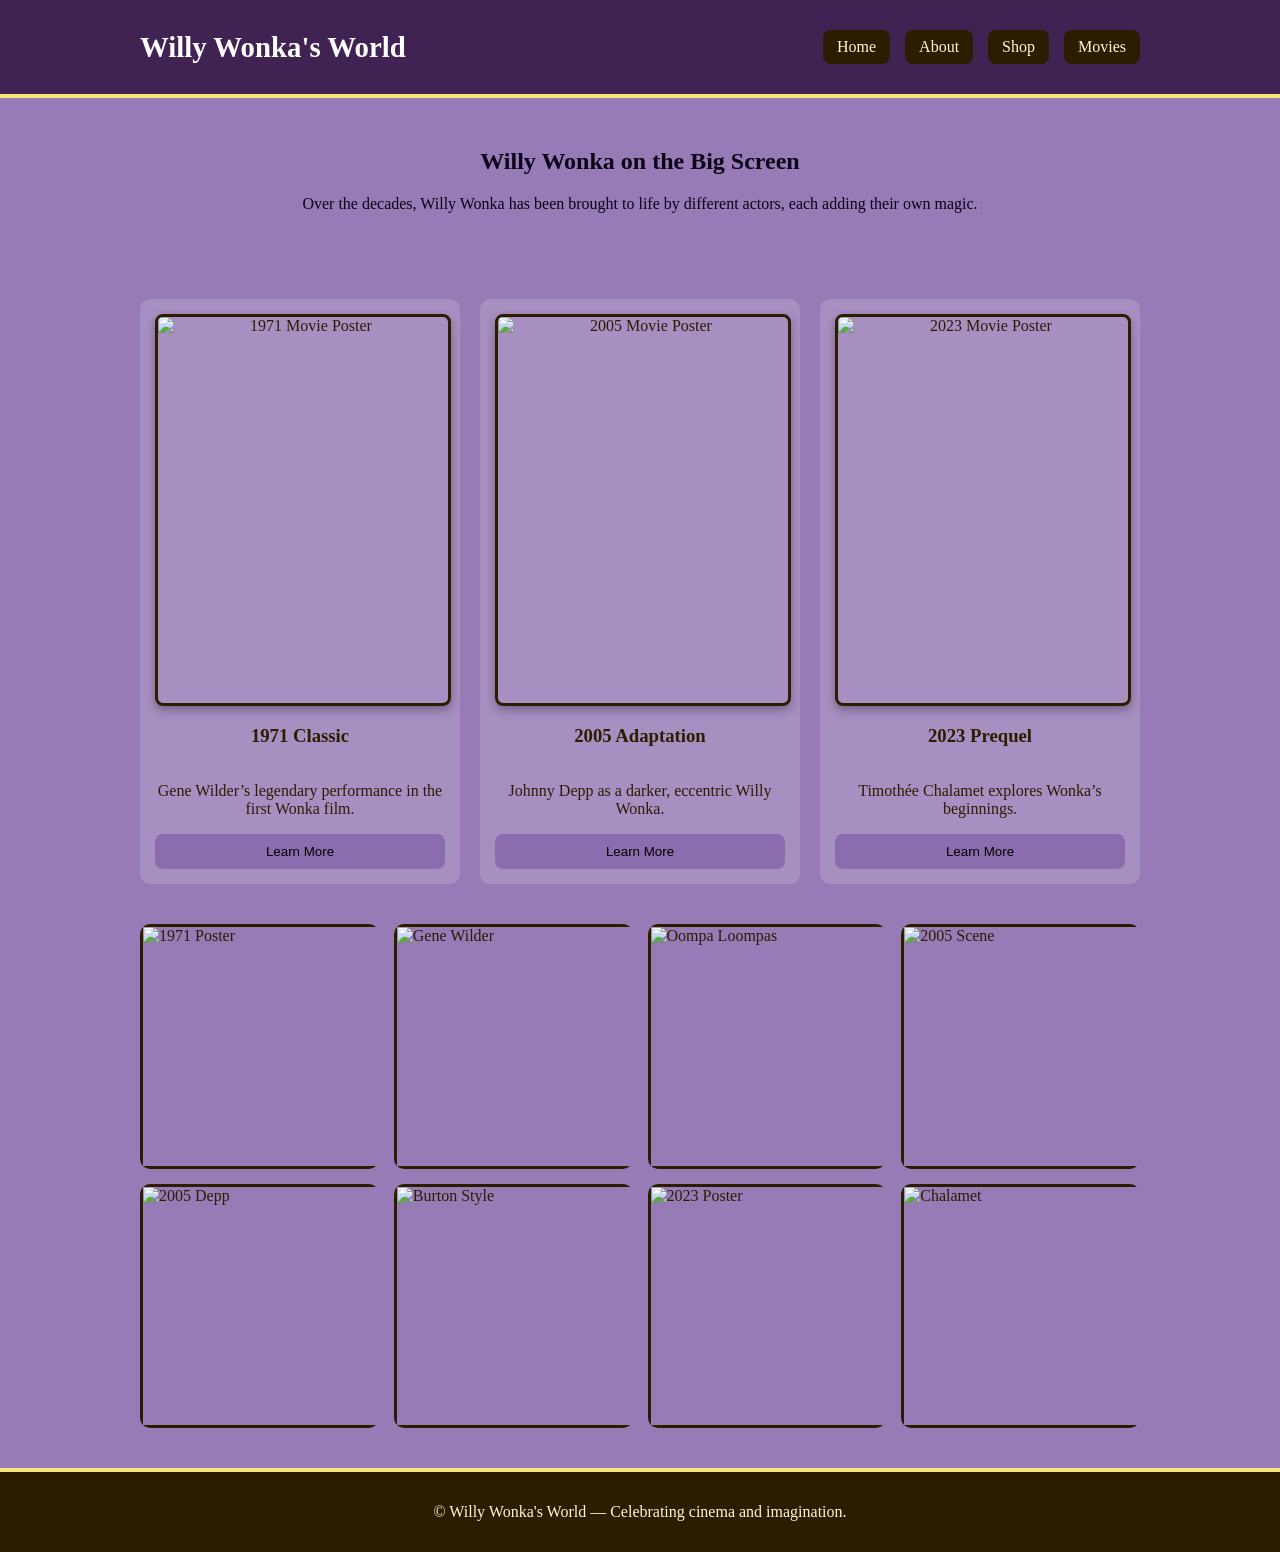
==== movies.html @ f979f05a "Update project: Flexbox + Grid refactor" ====
<!DOCTYPE html>
<html lang="en">
<head>
  <meta charset="UTF-8">
  <title>Willy Wonka Movies</title>
  <link rel="stylesheet" href="movies.css">
  <meta name="viewport" content="width=device-width, initial-scale=1.0">
</head>
<body>

  <!-- Header -->
  <div id="top-banner" class="header-section">
    <div class="container header-inner">

      <h1 class="site-title">Willy Wonka's World</h1>

      <div class="nav">
        <a href="willy.html" class="nav-link">Home</a>
        <a href="index.html" class="nav-link">About</a>
        <a href="shop.html" class="nav-link">Shop</a>
        <a href="movies.html" class="nav-link">Movies</a>
      </div>
    </div>
  </div>
  
  <div class="page-intro">
    <h2>Willy Wonka on the Big Screen</h2>
    <p>Over the decades, Willy Wonka has been brought to life by different actors, each adding their own magic.</p>
  </div>

  <!-- Movie Cards -->
  <div class="container card-row">
    <div class="card">
      <img src="https://i.ebayimg.com/images/g/bK4AAOSwjyNiT4~T/s-l1200.jpg" alt="1971 Movie Poster">
      <h3>1971 Classic</h3>
      <p>Gene Wilder’s legendary performance in the first Wonka film.</p>
      <button class="btn">Learn More</button>
    </div>
    <div class="card">
      <img src="https://w0.peakpx.com/wallpaper/1012/654/HD-wallpaper-charlie-and-the-chocolate-factory-willy-wonka-movies-johnny-depp-actors-johnny-depp-actor.jpg" alt="2005 Movie Poster">
      <h3>2005 Adaptation</h3>
      <p>Johnny Depp as a darker, eccentric Willy Wonka.</p>
      <button class="btn">Learn More</button>
    </div>
    <div class="card">
      <img src="https://m.media-amazon.com/images/M/MV5BM2Y1N2ZhNjctYjVhZC00MDg2LWFhNTItMzI3ZjAwZDhjYmFiXkEyXkFqcGc@._V1_.jpg" alt="2023 Movie Poster">
      <h3>2023 Prequel</h3>
      <p>Timothée Chalamet explores Wonka’s beginnings.</p>
      <button class="btn">Learn More</button>
    </div>
  </div>

  <!-- Gallery -->
  <div class="gallery-container">
    <div class="gallery-item"><img src="https://i.ebayimg.com/images/g/bK4AAOSwjyNiT4~T/s-l1200.jpg" alt="1971 Poster"><span class="caption">1971 Poster</span></div>
    <div class="gallery-item"><img src="https://static0.srcdn.com/wordpress/wp-content/uploads/2016/12/Gene-Wilder-in-Willy-Wonka-and-the-Chocolate-Factory.jpg" alt="Gene Wilder"><span class="caption">Gene Wilder</span></div>
    <div class="gallery-item"><img src="https://upload.wikimedia.org/wikipedia/en/d/d9/Oompa_Loompas_in_1971.png" alt="Oompa Loompas"><span class="caption">Oompa Loompas</span></div>
    <div class="gallery-item"><img src="https://images.bauerhosting.com/legacy/empire-tmdb/films/252/images/nyqiCFF3pjcdwG2KmOwvM6CCLKA.jpg" alt="2005 Scene"><span class="caption">2005 Scene</span></div>
    <div class="gallery-item"><img src="https://m.media-amazon.com/images/M/MV5BMTM1MzAyMTk3Nl5BMl5BanBnXkFtZTcwMTIyNTIyMw@@._V1_.jpg" alt="2005 Depp"><span class="caption">Johnny Depp</span></div>
    <div class="gallery-item"><img src="https://static.wikia.nocookie.net/timburton/images/b/b1/WillyWonka.jpg" alt="Burton Style"><span class="caption">Burton Style</span></div>
    <div class="gallery-item"><img src="https://i.abcnewsfe.com/a/a17fff4a-bb10-404f-9b1a-ecfab143be95/wonka-ht-gmh-230711_1689091578200_hpMain_16x9.jpg" alt="2023 Poster"><span class="caption">2023 Poster</span></div>
    <div class="gallery-item"><img src="https://media-cldnry.s-nbcnews.com/image/upload/t_fit-760w,f_auto,q_auto:best/rockcms/2023-12/willy-wonka-mc-231211-01-b60c9a.jpg" alt="Chalamet"><span class="caption">Chalamet</span></div>
  </div>

  <!-- Footer -->
  <div class="site-footer">
    <div class="container">
      <p>© Willy Wonka's World — Celebrating cinema and imagination.</p>
    </div>
  </div>

</body>
</html>
---- movies.css ----
body {
  margin: 0;
  background: #967BB6;
  color: #2c1c00;
}

.container {
  width: 90%;
  max-width: 1000px;
  margin: auto;
}

#top-banner {
  background: #402352;
  border-bottom: 4px solid #f5e77a;
  padding: 30px 0;
}

.header-inner {
  display: flex;
  justify-content: space-between;
  align-items: center;
}

.site-title {
  margin: 0;
  color: white;
  font-size: 1.8rem;
}

.nav {
  display: flex;
  gap: 15px;
}

.nav .nav-link {
  padding: 8px 14px;
  background: #2c1c00;
  color: #fff4d9;
  text-decoration: none;
  border-radius: 8px;
  transition: 0.3s;
}

.nav .nav-link:hover {
  background: #ffcf61;
  color: #2c1c00;
  text-decoration: underline;
}

.page-intro {
  color:#0a0217;
  text-align: center;
  padding: 30px 20px;
}

.card-row {
  display: flex;
  gap: 20px;
  margin: 40px auto;
}

.card {
  flex: 1;
  background: rgba(255,255,255,0.15);
  padding: 15px;
  border-radius: 10px;
  text-align: center;
  display: flex;
  flex-direction: column;
  justify-content: space-between;
  transition: transform 0.3s, box-shadow 0.3s;
}

.card img {
  width: 100%;
  aspect-ratio: 3/4; 
  object-fit: cover;
  border-radius: 8px;
  border: 3px solid #2c1c00;
  box-shadow: 0 4px 10px rgba(0,0,0,0.3);
}

.card:hover {
  transform: translateY(-8px);
  box-shadow: 0 6px 16px rgba(0,0,0,0.3);
}

.grid-layout {
  display: grid;
  grid-template-areas:
    "header header"
    "sidebar main"
    "footer footer";
  grid-template-columns: 250px 1fr;
  grid-template-rows: auto 1fr auto;
  gap: 15px;
  margin: 40px auto;
  width: 90%;
  max-width: 1000px;
}

.grid-header {
  grid-area: header;
  background: #ffd94d;
  padding: 15px;
  font-weight: bold;
  text-align: center;
}

.grid-sidebar {
  grid-area: sidebar;
  background: rgba(0,0,0,0.2);
  padding: 15px;
}

.grid-main {
  grid-area: main;
  background: rgba(255,255,255,0.15);
  padding: 15px;
}

.grid-footer {
  grid-area: footer;
  background: #402352;
  color: white;
  text-align: center;
  padding: 10px;
}

.gallery-container {
  display: grid;
  grid-template-columns: repeat(3, 1fr);
  gap: 15px;
  width: 90%;
  max-width: 1000px;
  margin: 40px auto;
}

.gallery-item {
  position: relative;
  overflow: hidden;
  border-radius: 10px;
}

.gallery-item img {
  width: 100%;
  aspect-ratio: 1/1; 
  object-fit: cover;
  border: 3px solid #2c1c00;
  box-shadow: 0 4px 10px rgba(0,0,0,0.3);
  display: block;
  transition: transform 0.3s;
}

.gallery-item:hover img {
  transform: scale(1.1);
}

.caption {
  position: absolute;
  bottom: 0;
  left: 0;
  right: 0;
  background: rgba(0,0,0,0.6);
  color: white;
  text-align: center;
  padding: 8px;
  opacity: 0;
  transition: opacity 0.3s;
}

.gallery-item:hover .caption {
  opacity: 1;
}

.gallery-container {
  grid-template-columns: repeat(4, 1fr); 
}

button.btn {
  background: #8b6cae;
  color: #000;
  padding: 10px 20px;
  border: none;
  border-radius: 8px;
  cursor: pointer;
  transition: 0.3s;
}

button.btn:hover {
  background: #2c1c00;
  color: #fff4d9;
}

.site-footer {
  background: #2c1c00;
  border-top: 4px solid #f5e77a;
  padding: 15px 0;
  text-align: center;
  color: #fff4d9;
}
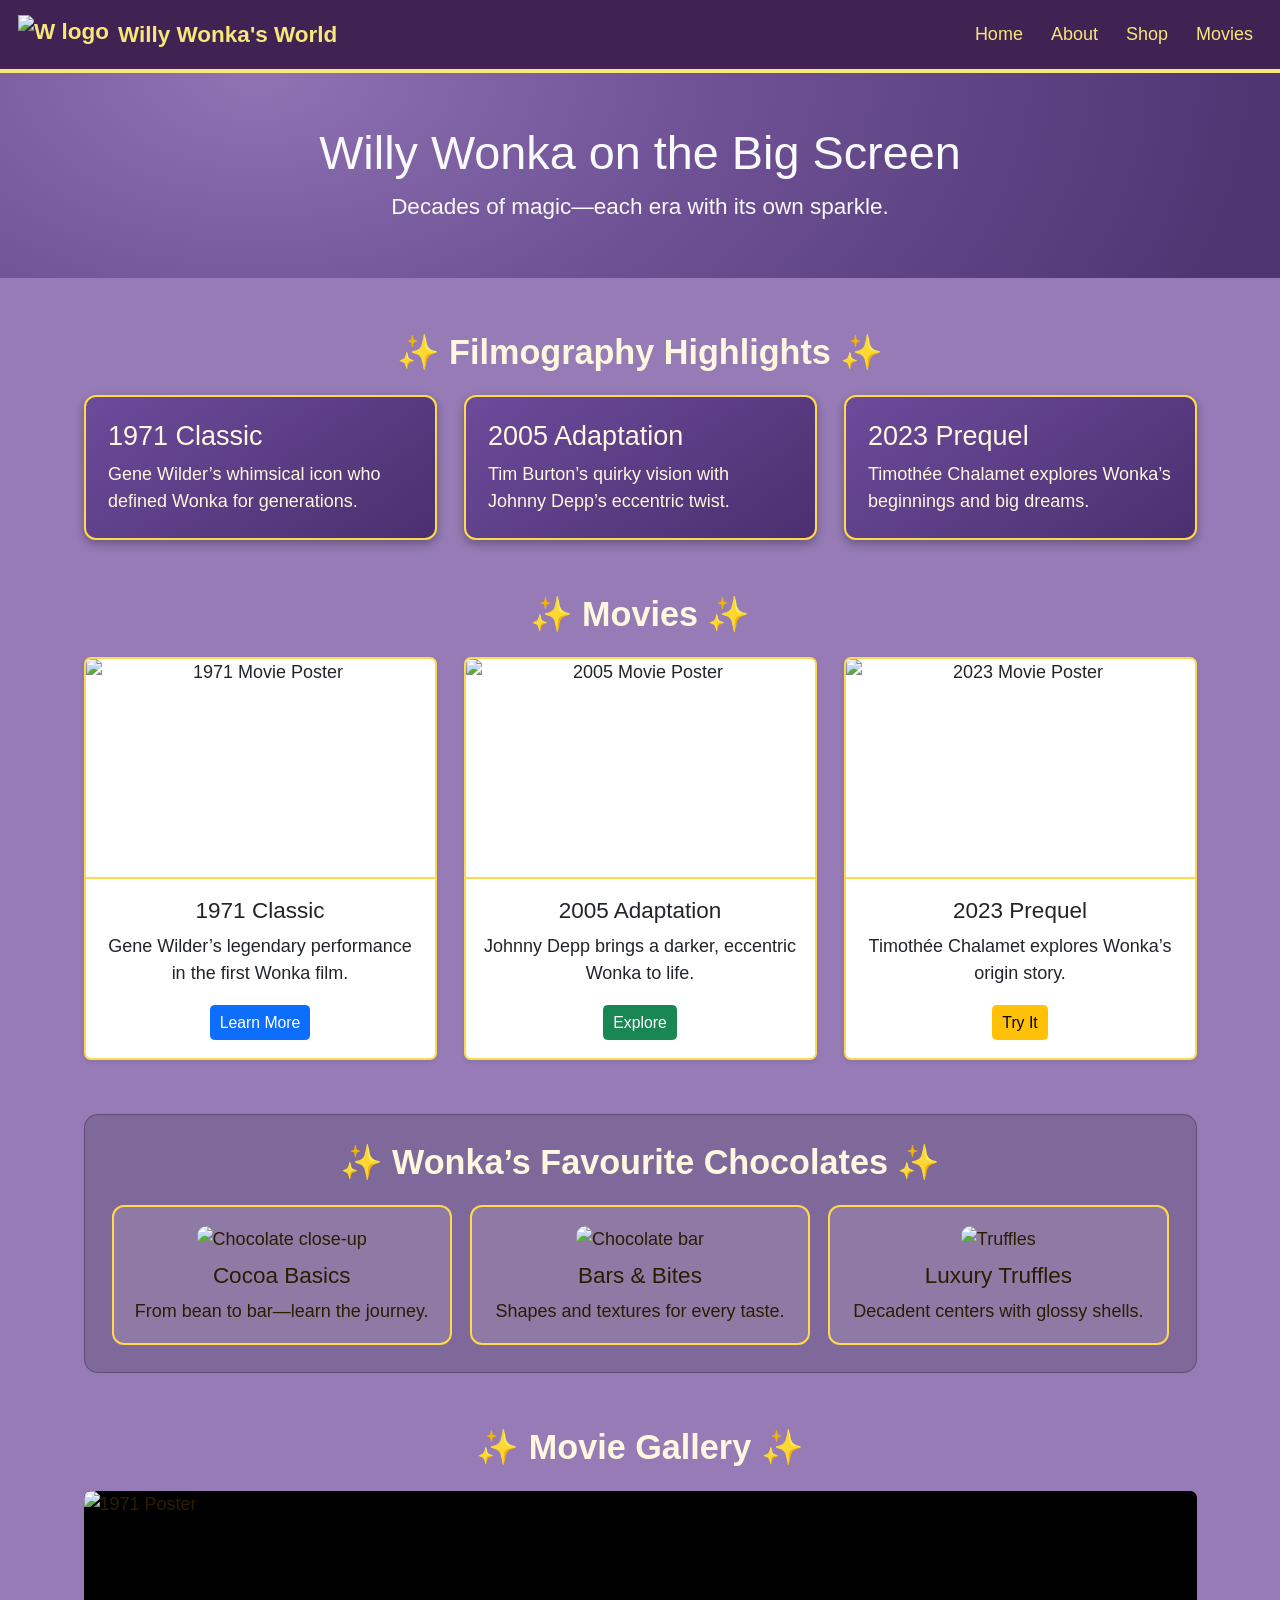
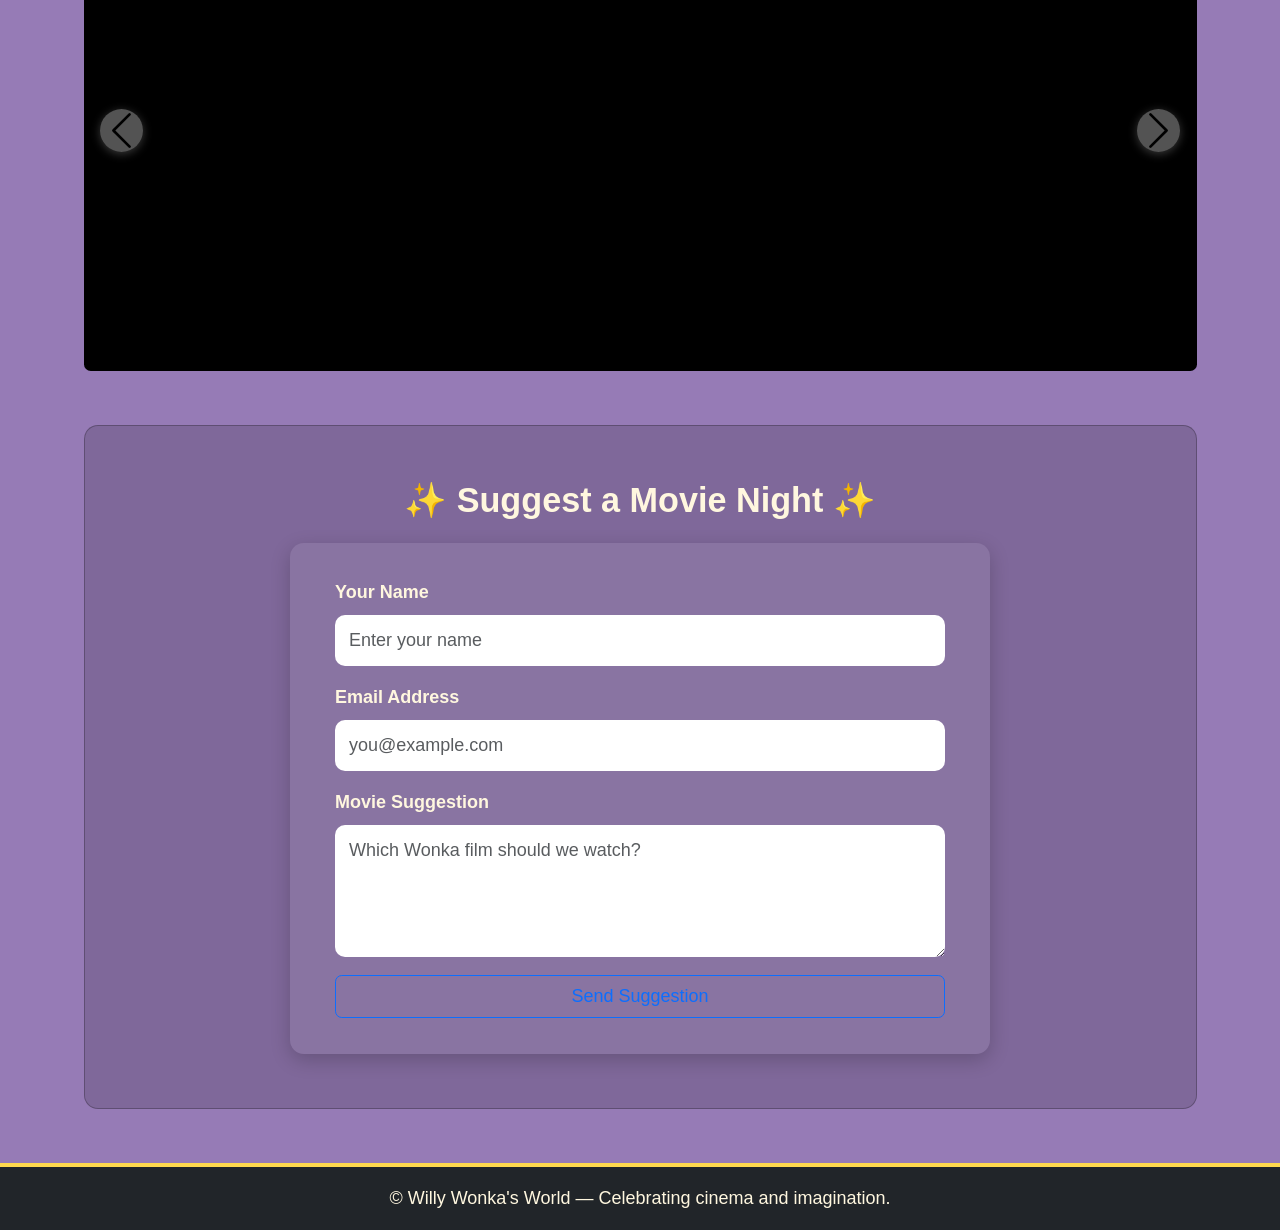
==== commit 93d3d891: "Обновила код проекта" ====
--- a/movies.html
+++ b/movies.html
@@ -1,73 +1,198 @@
 <!DOCTYPE html>
 <html lang="en">
 <head>
-  <meta charset="UTF-8">
+  <meta charset="UTF-8" />
   <title>Willy Wonka Movies</title>
-  <link rel="stylesheet" href="movies.css">
-  <meta name="viewport" content="width=device-width, initial-scale=1.0">
+  <meta name="viewport" content="width=device-width, initial-scale=1" />
+  <!-- Bootstrap -->
+  <link href="https://cdn.jsdelivr.net/npm/bootstrap@5.3.3/dist/css/bootstrap.min.css" rel="stylesheet" />
+  <link rel="stylesheet" href="movies.css" />
 </head>
 <body>
 
-  <!-- Header -->
-  <div id="top-banner" class="header-section">
-    <div class="container header-inner">
+<nav class="navbar navbar-expand-lg navbar-dark bg-dark px-3" role="navigation" aria-label="Main navigation">
+  <a class="navbar-brand d-flex align-items-center" href="#">
+    <img src="https://static.vecteezy.com/system/resources/previews/044/037/947/non_2x/gold-alphabet-letter-and-number-free-png.png"
+         alt="W logo" height="40" class="me-2" />
+    Willy Wonka's World
+  </a>
+  <button class="navbar-toggler" type="button" data-bs-toggle="collapse" data-bs-target="#navMenu" aria-controls="navMenu" aria-expanded="false" aria-label="Toggle navigation">
+    <span class="navbar-toggler-icon"></span>
+  </button>
 
-      <h1 class="site-title">Willy Wonka's World</h1>
+  <div class="collapse navbar-collapse" id="navMenu">
+    <ul class="navbar-nav ms-auto">
+      <li class="nav-item"><a class="nav-link" href="willy.html">Home</a></li>
+      <li class="nav-item"><a class="nav-link" href="index.html">About</a></li>
+      <li class="nav-item"><a class="nav-link" href="shop.html">Shop</a></li>
+      <li class="nav-item"><a class="nav-link" href="movies.html">Movies</a></li>
+    </ul>
+  </div>
+</nav>
 
-      <div class="nav">
-        <a href="willy.html" class="nav-link">Home</a>
-        <a href="index.html" class="nav-link">About</a>
-        <a href="shop.html" class="nav-link">Shop</a>
-        <a href="movies.html" class="nav-link">Movies</a>
+<header class="py-5 text-center text-light gradient-hero">
+  <div class="container">
+    <h1 class="display-heading mb-2">Willy Wonka on the Big Screen</h1>
+    <p class="lead m-0">Decades of magic—each era with its own sparkle.</p>
+  </div>
+</header>
+
+<div class="container my-5">
+
+  <section class="mb-5">
+    <h2 class="section-title">Filmography Highlights</h2>
+    <div class="row g-4">
+      <div class="col-sm-6 col-lg-4">
+        <div class="highlight-box h-100">
+          <h4 class="mb-2">1971 Classic</h4>
+          <p class="mb-0">Gene Wilder’s whimsical icon who defined Wonka for generations.</p>
+        </div>
+      </div>
+      <div class="col-sm-6 col-lg-4">
+        <div class="highlight-box h-100">
+          <h4 class="mb-2">2005 Adaptation</h4>
+          <p class="mb-0">Tim Burton’s quirky vision with Johnny Depp’s eccentric twist.</p>
+        </div>
+      </div>
+      <div class="col-sm-6 col-lg-4">
+        <div class="highlight-box h-100">
+          <h4 class="mb-2">2023 Prequel</h4>
+          <p class="mb-0">Timothée Chalamet explores Wonka’s beginnings and big dreams.</p>
+        </div>
       </div>
     </div>
-  </div>
-  
-  <div class="page-intro">
-    <h2>Willy Wonka on the Big Screen</h2>
-    <p>Over the decades, Willy Wonka has been brought to life by different actors, each adding their own magic.</p>
-  </div>
+  </section>
 
-  <!-- Movie Cards -->
-  <div class="container card-row">
-    <div class="card">
-      <img src="https://i.ebayimg.com/images/g/bK4AAOSwjyNiT4~T/s-l1200.jpg" alt="1971 Movie Poster">
-      <h3>1971 Classic</h3>
-      <p>Gene Wilder’s legendary performance in the first Wonka film.</p>
-      <button class="btn">Learn More</button>
+  <section class="my-5">
+    <h2 class="section-title">Movies</h2>
+    <div class="row g-4">
+      <!-- card 1 -->
+      <div class="col-md-4">
+        <div class="card text-center h-100 shadow-sm">
+          <img class="card-img-top fixed-card-img" src="https://i.ebayimg.com/images/g/bK4AAOSwjyNiT4~T/s-l1200.jpg" alt="1971 Movie Poster"/>
+          <div class="card-body d-flex flex-column">
+            <h5 class="card-title">1971 Classic</h5>
+            <p class="card-text">Gene Wilder’s legendary performance in the first Wonka film.</p>
+            <div class="mt-auto">
+              <button class="btn btn-primary btn-sm">Learn More</button>
+            </div>
+          </div>
+        </div>
+      </div>
+
+      <!-- card 2 -->
+      <div class="col-md-4">
+        <div class="card text-center h-100 shadow-sm">
+          <img class="card-img-top fixed-card-img" src="https://w0.peakpx.com/wallpaper/1012/654/HD-wallpaper-charlie-and-the-chocolate-factory-willy-wonka-movies-johnny-depp-actors-johnny-depp-actor.jpg" alt="2005 Movie Poster"/>
+          <div class="card-body d-flex flex-column">
+            <h5 class="card-title">2005 Adaptation</h5>
+            <p class="card-text">Johnny Depp brings a darker, eccentric Wonka to life.</p>
+            <div class="mt-auto">
+              <button class="btn btn-success btn-sm">Explore</button>
+            </div>
+          </div>
+        </div>
+      </div>
+
+<!-- card 3 -->
+      <div class="col-md-4">
+        <div class="card text-center h-100 shadow-sm">
+          <img class="card-img-top fixed-card-img" src="https://m.media-amazon.com/images/M/MV5BM2Y1N2ZhNjctYjVhZC00MDg2LWFhNTItMzI3ZjAwZDhjYmFiXkEyXkFqcGc@._V1_.jpg" alt="2023 Movie Poster"/>
+          <div class="card-body d-flex flex-column">
+            <h5 class="card-title">2023 Prequel</h5>
+            <p class="card-text">Timothée Chalamet explores Wonka’s origin story.</p>
+            <div class="mt-auto">
+              <button class="btn btn-warning btn-sm">Try It</button>
+            </div>
+          </div>
+        </div>
+      </div>
     </div>
-    <div class="card">
-      <img src="https://w0.peakpx.com/wallpaper/1012/654/HD-wallpaper-charlie-and-the-chocolate-factory-willy-wonka-movies-johnny-depp-actors-johnny-depp-actor.jpg" alt="2005 Movie Poster">
-      <h3>2005 Adaptation</h3>
-      <p>Johnny Depp as a darker, eccentric Willy Wonka.</p>
-      <button class="btn">Learn More</button>
+  </section>
+
+  <section class="about-box p-4 my-5">
+    <h2 class="section-title">Wonka’s Favourite Chocolates</h2>
+    <div class="pure-cards" aria-label="Responsive cards without Bootstrap">
+      <article class="pure-card">
+        <img src="https://static.vecteezy.com/system/resources/previews/059/022/054/non_2x/delicious-melted-milk-chocolate-bar-with-splash-cocoa-powder-isolated-free-png.png" alt="Chocolate close-up" />
+        <h3 class="h5 mt-2">Cocoa Basics</h3>
+        <p class="mb-0">From bean to bar—learn the journey.</p>
+      </article>
+      <article class="pure-card">
+        <img src="https://static.vecteezy.com/system/resources/previews/051/336/834/non_2x/delicious-chocolate-bars-arranged-neatly-on-a-transparent-background-with-scattered-pieces-chocolate-bars-insolated-on-transparent-background-free-png.png" alt="Chocolate bar" />
+        <h3 class="h5 mt-2">Bars & Bites</h3>
+        <p class="mb-0">Shapes and textures for every taste.</p>
+      </article>
+      <article class="pure-card">
+        <img src="https://static.vecteezy.com/system/resources/previews/050/280/653/non_2x/assorted-gourmet-chocolate-truffles-with-various-toppings-like-nuts-cocoa-powder-on-a-transparent-background-free-png.png" alt="Truffles" />
+        <h3 class="h5 mt-2">Luxury Truffles</h3>
+        <p class="mb-0">Decadent centers with glossy shells.</p>
+      </article>
     </div>
-    <div class="card">
-      <img src="https://m.media-amazon.com/images/M/MV5BM2Y1N2ZhNjctYjVhZC00MDg2LWFhNTItMzI3ZjAwZDhjYmFiXkEyXkFqcGc@._V1_.jpg" alt="2023 Movie Poster">
-      <h3>2023 Prequel</h3>
-      <p>Timothée Chalamet explores Wonka’s beginnings.</p>
-      <button class="btn">Learn More</button>
+  </section>
+
+  <section class="my-5">
+    <h2 class="section-title">Movie Gallery</h2>
+    <div id="movieCarousel" class="carousel slide carousel-dark" data-bs-ride="carousel" aria-label="Movie gallery">
+      <div class="carousel-indicators">
+        <button type="button" data-bs-target="#movieCarousel" data-bs-slide-to="0" class="active" aria-current="true" aria-label="Slide 1"></button>
+        <button type="button" data-bs-target="#movieCarousel" data-bs-slide-to="1" aria-label="Slide 2"></button>
+        <button type="button" data-bs-target="#movieCarousel" data-bs-slide-to="2" aria-label="Slide 3"></button>
+        <button type="button" data-bs-target="#movieCarousel" data-bs-slide-to="3" aria-label="Slide 4"></button>
+        <button type="button" data-bs-target="#movieCarousel" data-bs-slide-to="4" aria-label="Slide 5"></button>
+        <button type="button" data-bs-target="#movieCarousel" data-bs-slide-to="5" aria-label="Slide 6"></button>
+        <button type="button" data-bs-target="#movieCarousel" data-bs-slide-to="6" aria-label="Slide 7"></button>
+        <button type="button" data-bs-target="#movieCarousel" data-bs-slide-to="7" aria-label="Slide 8"></button>
+        <button type="button" data-bs-target="#movieCarousel" data-bs-slide-to="8" aria-label="Slide 9"></button>
+      </div>
+
+<div class="carousel-inner rounded overflow-hidden">
+        <div class="carousel-item active"><img src="https://i.ebayimg.com/images/g/bK4AAOSwjyNiT4~T/s-l1200.jpg" class="d-block w-100 car-img" alt="1971 Poster"></div>
+        <div class="carousel-item"><img src="https://static0.srcdn.com/wordpress/wp-content/uploads/2016/12/Gene-Wilder-in-Willy-Wonka-and-the-Chocolate-Factory.jpg" class="d-block w-100 car-img" alt="Gene Wilder"></div>
+        <div class="carousel-item"><img src="https://upload.wikimedia.org/wikipedia/en/d/d9/Oompa_Loompas_in_1971.png" class="d-block w-100 car-img" alt="Oompa Loompas"></div>
+        <div class="carousel-item"><img src="https://images.bauerhosting.com/legacy/empire-tmdb/films/252/images/nyqiCFF3pjcdwG2KmOwvM6CCLKA.jpg" class="d-block w-100 car-img" alt="2005 Scene"></div>
+        <div class="carousel-item"><img src="https://m.media-amazon.com/images/M/MV5BMTM1MzAyMTk3Nl5BMl5BanBnXkFtZTcwMTIyNTIyMw@@._V1_.jpg" class="d-block w-100 car-img" alt="Johnny Depp"></div>
+        <div class="carousel-item"><img src="https://static.wikia.nocookie.net/timburton/images/b/b1/WillyWonka.jpg" class="d-block w-100 car-img" alt="Burton Style"></div>
+        <div class="carousel-item"><img src="https://i.abcnewsfe.com/a/a17fff4a-bb10-404f-9b1a-ecfab143be95/wonka-ht-gmh-230711_1689091578200_hpMain_16x9.jpg" class="d-block w-100 car-img" alt="2023 Poster"></div>
+        <div class="carousel-item"><img src="https://media-cldnry.s-nbcnews.com/image/upload/t_fit-760w,f_auto,q_auto:best/rockcms/2023-12/willy-wonka-mc-231211-01-b60c9a.jpg" class="d-block w-100 car-img" alt="Chalamet"></div>
+        <div class="carousel-item"><img src="https://64.media.tumblr.com/8ea5c97c53add91d60131f0734b3e9c3/tumblr_poq4780jQH1vkrugf_400.jpg" class="d-block w-100 car-img" alt="Young Wonka art"></div>
+      </div>
+
+      <button class="carousel-control-prev visible-ctrl" type="button" data-bs-target="#movieCarousel" data-bs-slide="prev" aria-label="Previous">
+        <span class="carousel-control-prev-icon" aria-hidden="true"></span>
+      </button>
+      <button class="carousel-control-next visible-ctrl" type="button" data-bs-target="#movieCarousel" data-bs-slide="next" aria-label="Next">
+        <span class="carousel-control-next-icon" aria-hidden="true"></span>
+      </button>
     </div>
-  </div>
+  </section>
 
-  <!-- Gallery -->
-  <div class="gallery-container">
-    <div class="gallery-item"><img src="https://i.ebayimg.com/images/g/bK4AAOSwjyNiT4~T/s-l1200.jpg" alt="1971 Poster"><span class="caption">1971 Poster</span></div>
-    <div class="gallery-item"><img src="https://static0.srcdn.com/wordpress/wp-content/uploads/2016/12/Gene-Wilder-in-Willy-Wonka-and-the-Chocolate-Factory.jpg" alt="Gene Wilder"><span class="caption">Gene Wilder</span></div>
-    <div class="gallery-item"><img src="https://upload.wikimedia.org/wikipedia/en/d/d9/Oompa_Loompas_in_1971.png" alt="Oompa Loompas"><span class="caption">Oompa Loompas</span></div>
-    <div class="gallery-item"><img src="https://images.bauerhosting.com/legacy/empire-tmdb/films/252/images/nyqiCFF3pjcdwG2KmOwvM6CCLKA.jpg" alt="2005 Scene"><span class="caption">2005 Scene</span></div>
-    <div class="gallery-item"><img src="https://m.media-amazon.com/images/M/MV5BMTM1MzAyMTk3Nl5BMl5BanBnXkFtZTcwMTIyNTIyMw@@._V1_.jpg" alt="2005 Depp"><span class="caption">Johnny Depp</span></div>
-    <div class="gallery-item"><img src="https://static.wikia.nocookie.net/timburton/images/b/b1/WillyWonka.jpg" alt="Burton Style"><span class="caption">Burton Style</span></div>
-    <div class="gallery-item"><img src="https://i.abcnewsfe.com/a/a17fff4a-bb10-404f-9b1a-ecfab143be95/wonka-ht-gmh-230711_1689091578200_hpMain_16x9.jpg" alt="2023 Poster"><span class="caption">2023 Poster</span></div>
-    <div class="gallery-item"><img src="https://media-cldnry.s-nbcnews.com/image/upload/t_fit-760w,f_auto,q_auto:best/rockcms/2023-12/willy-wonka-mc-231211-01-b60c9a.jpg" alt="Chalamet"><span class="caption">Chalamet</span></div>
-  </div>
+  <section class="about-box py-5">
+    <h2 class="section-title">Suggest a Movie Night</h2>
+    <form class="movie-form" aria-label="Suggest a movie form">
+      <div class="mb-3">
+        <label for="mname" class="form-label">Your Name</label>
+        <input id="mname" type="text" class="form-control" placeholder="Enter your name" required>
+      </div>
+      <div class="mb-3">
+        <label for="memail" class="form-label">Email Address</label>
+        <input id="memail" type="email" class="form-control" placeholder="you@example.com" required>
+      </div>
+      <div class="mb-3">
+        <label for="msuggest" class="form-label">Movie Suggestion</label>
+        <textarea id="msuggest" class="form-control" rows="4" placeholder="Which Wonka film should we watch?" required></textarea>
+      </div>
+      <button type="submit" class="btn btn-outline-primary w-100">Send Suggestion</button>
+    </form>
+  </section>
 
-  <!-- Footer -->
-  <div class="site-footer">
-    <div class="container">
-      <p>© Willy Wonka's World — Celebrating cinema and imagination.</p>
-    </div>
-  </div>
+</div>
 
+<!-- footer -->
+<footer class="footer bg-dark text-light text-center py-3 mt-5" role="contentinfo">
+  <p class="mb-0">© Willy Wonka's World — Celebrating cinema and imagination.</p>
+</footer>
+
+<script src="https://cdn.jsdelivr.net/npm/bootstrap@5.3.3/dist/js/bootstrap.bundle.min.js"></script>
 </body>
-</html>+</html>
--- a/movies.css
+++ b/movies.css
@@ -1,202 +1,83 @@
-body {
-  margin: 0;
-  background: #967BB6;
-  color: #2c1c00;
+body{margin:0;background:#967BB6;color:#2c1c00;font-family:'Segoe UI', Tahoma, Geneva, Verdana, sans-serif}
+
+
+:root { --base: 16px; }
+html { font-size: var(--base); }
+h1, .display-heading { font-size: clamp(1.6rem, 4.5vw, 2.6rem); line-height: 1.15; }
+h2 { font-size: clamp(1.3rem, 3.2vw, 1.9rem); }
+h3 { font-size: clamp(1.1rem, 2.6vw, 1.4rem); }
+@media (min-width: 576px) { html { font-size: 17px; } }
+@media (min-width: 992px) { html { font-size: 18px; } }
+
+.navbar { background-color: #402352 !important; border-bottom: 4px solid #f5e77a; }
+.navbar-brand { font-weight: bold; color: #f5e77a !important; }
+.nav-link {
+  color: #f5e77a !important;
+  margin-left: 10px;
+  border-radius: 6px; 
+  transition: 0.3s;
+}
+.nav-link:hover { background-color: #f5e77a; color: #402352 !important; }
+
+.section-title{color:#fff7df;text-align:center;margin-bottom:1.25rem;font-weight:700}
+.section-title::before{content:"✨ "}
+.section-title::after{content:" ✨"}
+
+/* hero */
+.gradient-hero{background:radial-gradient(1000px 600px at 20% 0%, #8f73b3 0%, #6f5296 45%, #4e3673 100%)}
+
+/* highlight boxes */
+.highlight-box{
+  background:linear-gradient(145deg,#6c4b9b,#4b2f6f);
+  color:#fff7df;
+  border:2px solid #ffd94d;
+  border-radius:12px;
+  padding:1.25rem;
+  box-shadow:0 4px 10px rgba(0,0,0,.3);
+  transition:transform .3s, box-shadow .3s
+}
+.highlight-box:hover{transform:translateY(-5px);box-shadow:0 8px 18px rgba(255,217,77,.38)}
+
+/* cards */
+.card{border:2px solid #ffd94d;transition:transform .25s, box-shadow .25s}
+.card:hover{transform:translateY(-4px);box-shadow:0 6px 16px rgba(189,159,37,.35)}
+.fixed-card-img{height:220px;object-fit:cover;object-position:center;border-bottom:2px solid #ffd94d}
+
+/* carousel */
+.carousel-inner{background:#000}
+.car-img{height:480px;object-fit:cover}
+.carousel-indicators [data-bs-target]{background:#ffd94d}
+.visible-ctrl{width:4.25rem}
+.carousel-control-prev-icon,.carousel-control-next-icon{
+  background-color:rgba(0,0,0,.65);
+  border-radius:50%;
+  padding:1.2rem;
+  box-shadow:0 2px 10px rgba(0,0,0,.45)
 }
 
-.container {
-  width: 90%;
-  max-width: 1000px;
-  margin: auto;
+.about-box{background:rgba(0,0,0,.15);border:1px solid rgba(0,0,0,.25);border-radius:14px}
+.pure-cards{display:grid;gap:1rem}
+@media (max-width:575.98px){.pure-cards{grid-template-columns:1fr}}
+@media (min-width:576px) and (max-width:991.98px){.pure-cards{grid-template-columns:repeat(2,1fr)}}
+@media (min-width:992px){.pure-cards{grid-template-columns:repeat(3,1fr)}}
+.pure-card{background:rgba(255,255,255,.12);border:2px solid #ffd94d;border-radius:12px;padding:1rem;text-align:center;transition:transform .2s, box-shadow .2s}
+.pure-card:hover{transform:translateY(-4px);box-shadow:0 6px 18px rgba(0,0,0,.25)}
+.pure-card img{width:100%;height:170px;object-fit:cover;border-radius:10px}
+
+.movie-form{
+  background:rgba(255,255,255,.08);
+  border-radius:14px;
+  padding:2rem 2.5rem;
+  margin:0 auto;
+  max-width:700px;
+  box-shadow:0 6px 20px rgba(0,0,0,.2)
 }
+.movie-form .form-label{color:#fff7df;font-weight:700}
+.movie-form .form-control{border:none;border-radius:10px;padding:12px 14px}
 
-#top-banner {
-  background: #402352;
-  border-bottom: 4px solid #f5e77a;
-  padding: 30px 0;
-}
+footer { border-top: 4px solid #ffd94d; }
+footer p { margin: 0; color: #fff7df; }
 
-.header-inner {
-  display: flex;
-  justify-content: space-between;
-  align-items: center;
-}
-
-.site-title {
-  margin: 0;
-  color: white;
-  font-size: 1.8rem;
-}
-
-.nav {
-  display: flex;
-  gap: 15px;
-}
-
-.nav .nav-link {
-  padding: 8px 14px;
-  background: #2c1c00;
-  color: #fff4d9;
-  text-decoration: none;
-  border-radius: 8px;
-  transition: 0.3s;
-}
-
-.nav .nav-link:hover {
-  background: #ffcf61;
-  color: #2c1c00;
-  text-decoration: underline;
-}
-
-.page-intro {
-  color:#0a0217;
-  text-align: center;
-  padding: 30px 20px;
-}
-
-.card-row {
-  display: flex;
-  gap: 20px;
-  margin: 40px auto;
-}
-
-.card {
-  flex: 1;
-  background: rgba(255,255,255,0.15);
-  padding: 15px;
-  border-radius: 10px;
-  text-align: center;
-  display: flex;
-  flex-direction: column;
-  justify-content: space-between;
-  transition: transform 0.3s, box-shadow 0.3s;
-}
-
-.card img {
-  width: 100%;
-  aspect-ratio: 3/4; 
-  object-fit: cover;
-  border-radius: 8px;
-  border: 3px solid #2c1c00;
-  box-shadow: 0 4px 10px rgba(0,0,0,0.3);
-}
-
-.card:hover {
-  transform: translateY(-8px);
-  box-shadow: 0 6px 16px rgba(0,0,0,0.3);
-}
-
-.grid-layout {
-  display: grid;
-  grid-template-areas:
-    "header header"
-    "sidebar main"
-    "footer footer";
-  grid-template-columns: 250px 1fr;
-  grid-template-rows: auto 1fr auto;
-  gap: 15px;
-  margin: 40px auto;
-  width: 90%;
-  max-width: 1000px;
-}
-
-.grid-header {
-  grid-area: header;
-  background: #ffd94d;
-  padding: 15px;
-  font-weight: bold;
-  text-align: center;
-}
-
-.grid-sidebar {
-  grid-area: sidebar;
-  background: rgba(0,0,0,0.2);
-  padding: 15px;
-}
-
-.grid-main {
-  grid-area: main;
-  background: rgba(255,255,255,0.15);
-  padding: 15px;
-}
-
-.grid-footer {
-  grid-area: footer;
-  background: #402352;
-  color: white;
-  text-align: center;
-  padding: 10px;
-}
-
-.gallery-container {
-  display: grid;
-  grid-template-columns: repeat(3, 1fr);
-  gap: 15px;
-  width: 90%;
-  max-width: 1000px;
-  margin: 40px auto;
-}
-
-.gallery-item {
-  position: relative;
-  overflow: hidden;
-  border-radius: 10px;
-}
-
-.gallery-item img {
-  width: 100%;
-  aspect-ratio: 1/1; 
-  object-fit: cover;
-  border: 3px solid #2c1c00;
-  box-shadow: 0 4px 10px rgba(0,0,0,0.3);
-  display: block;
-  transition: transform 0.3s;
-}
-
-.gallery-item:hover img {
-  transform: scale(1.1);
-}
-
-.caption {
-  position: absolute;
-  bottom: 0;
-  left: 0;
-  right: 0;
-  background: rgba(0,0,0,0.6);
-  color: white;
-  text-align: center;
-  padding: 8px;
-  opacity: 0;
-  transition: opacity 0.3s;
-}
-
-.gallery-item:hover .caption {
-  opacity: 1;
-}
-
-.gallery-container {
-  grid-template-columns: repeat(4, 1fr); 
-}
-
-button.btn {
-  background: #8b6cae;
-  color: #000;
-  padding: 10px 20px;
-  border: none;
-  border-radius: 8px;
-  cursor: pointer;
-  transition: 0.3s;
-}
-
-button.btn:hover {
-  background: #2c1c00;
-  color: #fff4d9;
-}
-
-.site-footer {
-  background: #2c1c00;
-  border-top: 4px solid #f5e77a;
-  padding: 15px 0;
-  text-align: center;
-  color: #fff4d9;
+a:focus,button:focus,input:focus,textarea:focus,.nav-link:focus,.btn:focus{
+  outline:3px dashed #ffd94d;outline-offset:2px
 }
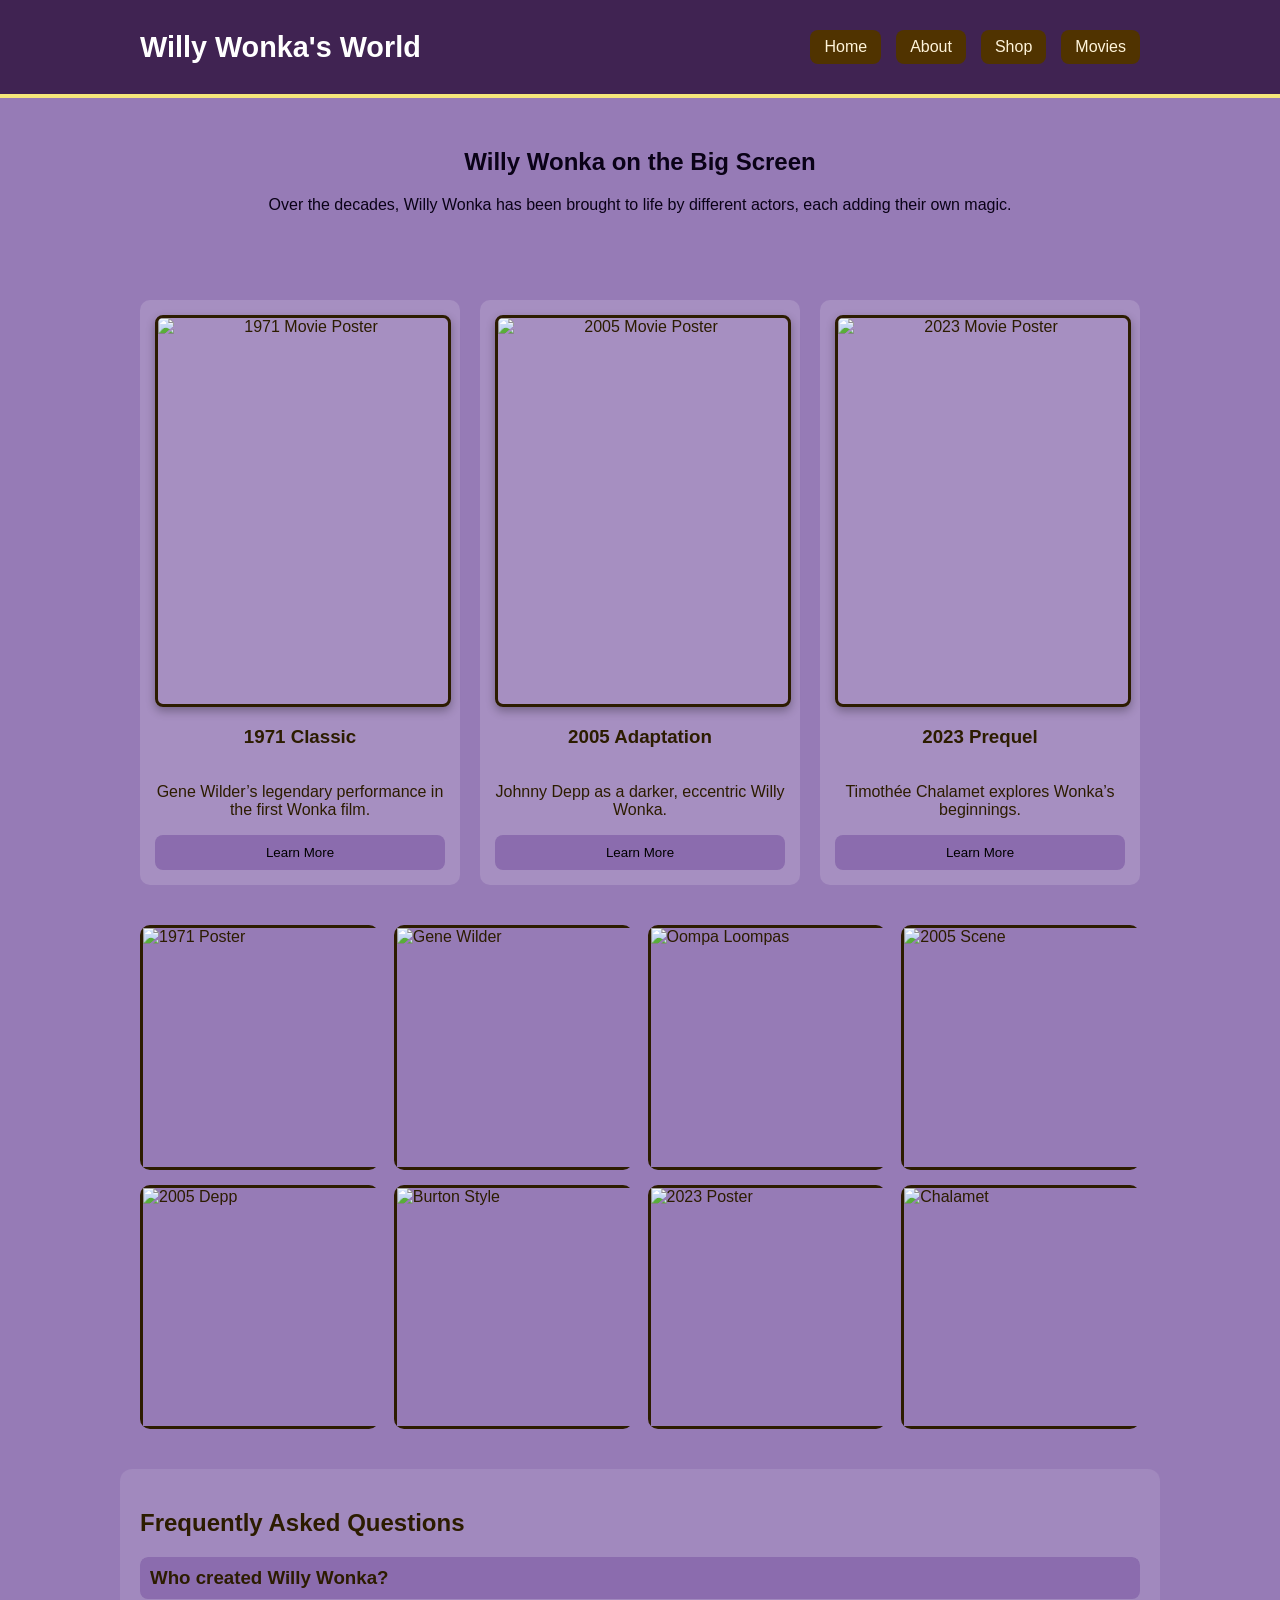
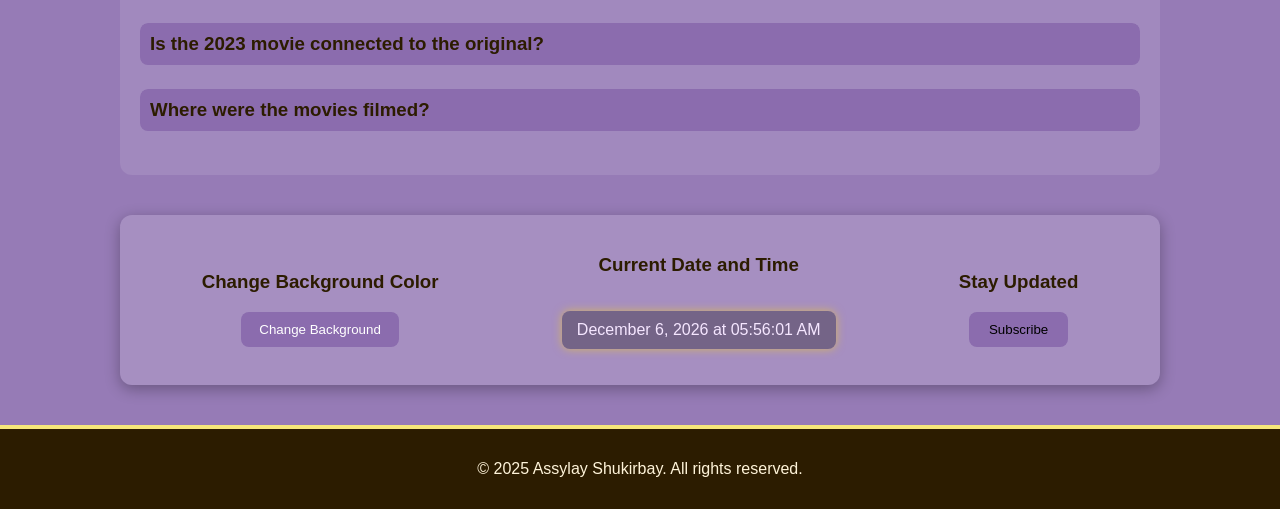
==== commit 3266de16: "Updated project version" ====
--- a/movies.html
+++ b/movies.html
@@ -1,198 +1,127 @@
 <!DOCTYPE html>
 <html lang="en">
 <head>
-  <meta charset="UTF-8" />
+  <meta charset="UTF-8">
   <title>Willy Wonka Movies</title>
-  <meta name="viewport" content="width=device-width, initial-scale=1" />
-  <!-- Bootstrap -->
-  <link href="https://cdn.jsdelivr.net/npm/bootstrap@5.3.3/dist/css/bootstrap.min.css" rel="stylesheet" />
-  <link rel="stylesheet" href="movies.css" />
+  <link rel="stylesheet" href="movies.css">
+  <meta name="viewport" content="width=device-width, initial-scale=1.0">
 </head>
 <body>
 
-<nav class="navbar navbar-expand-lg navbar-dark bg-dark px-3" role="navigation" aria-label="Main navigation">
-  <a class="navbar-brand d-flex align-items-center" href="#">
-    <img src="https://static.vecteezy.com/system/resources/previews/044/037/947/non_2x/gold-alphabet-letter-and-number-free-png.png"
-         alt="W logo" height="40" class="me-2" />
-    Willy Wonka's World
-  </a>
-  <button class="navbar-toggler" type="button" data-bs-toggle="collapse" data-bs-target="#navMenu" aria-controls="navMenu" aria-expanded="false" aria-label="Toggle navigation">
-    <span class="navbar-toggler-icon"></span>
-  </button>
-
-  <div class="collapse navbar-collapse" id="navMenu">
-    <ul class="navbar-nav ms-auto">
-      <li class="nav-item"><a class="nav-link" href="willy.html">Home</a></li>
-      <li class="nav-item"><a class="nav-link" href="index.html">About</a></li>
-      <li class="nav-item"><a class="nav-link" href="shop.html">Shop</a></li>
-      <li class="nav-item"><a class="nav-link" href="movies.html">Movies</a></li>
-    </ul>
-  </div>
-</nav>
-
-<header class="py-5 text-center text-light gradient-hero">
-  <div class="container">
-    <h1 class="display-heading mb-2">Willy Wonka on the Big Screen</h1>
-    <p class="lead m-0">Decades of magic—each era with its own sparkle.</p>
-  </div>
-</header>
-
-<div class="container my-5">
-
-  <section class="mb-5">
-    <h2 class="section-title">Filmography Highlights</h2>
-    <div class="row g-4">
-      <div class="col-sm-6 col-lg-4">
-        <div class="highlight-box h-100">
-          <h4 class="mb-2">1971 Classic</h4>
-          <p class="mb-0">Gene Wilder’s whimsical icon who defined Wonka for generations.</p>
-        </div>
-      </div>
-      <div class="col-sm-6 col-lg-4">
-        <div class="highlight-box h-100">
-          <h4 class="mb-2">2005 Adaptation</h4>
-          <p class="mb-0">Tim Burton’s quirky vision with Johnny Depp’s eccentric twist.</p>
-        </div>
-      </div>
-      <div class="col-sm-6 col-lg-4">
-        <div class="highlight-box h-100">
-          <h4 class="mb-2">2023 Prequel</h4>
-          <p class="mb-0">Timothée Chalamet explores Wonka’s beginnings and big dreams.</p>
-        </div>
+  <!-- Header -->
+  <div id="top-banner" class="header-section">
+    <div class="container header-inner">
+      <h1 class="site-title">Willy Wonka's World</h1>
+      <div class="nav">
+        <a href="willy.html" class="nav-link">Home</a>
+        <a href="index.html" class="nav-link">About</a>
+        <a href="shop.html" class="nav-link">Shop</a>
+        <a href="movies.html" class="nav-link">Movies</a>
       </div>
     </div>
-  </section>
+  </div>
+  
+  <div class="page-intro">
+    <h2>Willy Wonka on the Big Screen</h2>
+    <p>Over the decades, Willy Wonka has been brought to life by different actors, each adding their own magic.</p>
+  </div>
 
-  <section class="my-5">
-    <h2 class="section-title">Movies</h2>
-    <div class="row g-4">
-      <!-- card 1 -->
-      <div class="col-md-4">
-        <div class="card text-center h-100 shadow-sm">
-          <img class="card-img-top fixed-card-img" src="https://i.ebayimg.com/images/g/bK4AAOSwjyNiT4~T/s-l1200.jpg" alt="1971 Movie Poster"/>
-          <div class="card-body d-flex flex-column">
-            <h5 class="card-title">1971 Classic</h5>
-            <p class="card-text">Gene Wilder’s legendary performance in the first Wonka film.</p>
-            <div class="mt-auto">
-              <button class="btn btn-primary btn-sm">Learn More</button>
-            </div>
-          </div>
-        </div>
-      </div>
+  <!-- Movie Cards -->
+  <div class="container card-row">
+    <div class="card">
+      <img src="https://i.ebayimg.com/images/g/bK4AAOSwjyNiT4~T/s-l1200.jpg" alt="1971 Movie Poster">
+      <h3>1971 Classic</h3>
+      <p>Gene Wilder’s legendary performance in the first Wonka film.</p>
+      <button class="btn">Learn More</button>
+    </div>
+    <div class="card">
+      <img src="https://w0.peakpx.com/wallpaper/1012/654/HD-wallpaper-charlie-and-the-chocolate-factory-willy-wonka-movies-johnny-depp-actors-johnny-depp-actor.jpg" alt="2005 Movie Poster">
+      <h3>2005 Adaptation</h3>
+      <p>Johnny Depp as a darker, eccentric Willy Wonka.</p>
+      <button class="btn">Learn More</button>
+    </div>
+    <div class="card">
+      <img src="https://m.media-amazon.com/images/M/MV5BM2Y1N2ZhNjctYjVhZC00MDg2LWFhNTItMzI3ZjAwZDhjYmFiXkEyXkFqcGc@._V1_.jpg" alt="2023 Movie Poster">
+      <h3>2023 Prequel</h3>
+      <p>Timothée Chalamet explores Wonka’s beginnings.</p>
+      <button class="btn">Learn More</button>
+    </div>
+  </div>
 
-      <!-- card 2 -->
-      <div class="col-md-4">
-        <div class="card text-center h-100 shadow-sm">
-          <img class="card-img-top fixed-card-img" src="https://w0.peakpx.com/wallpaper/1012/654/HD-wallpaper-charlie-and-the-chocolate-factory-willy-wonka-movies-johnny-depp-actors-johnny-depp-actor.jpg" alt="2005 Movie Poster"/>
-          <div class="card-body d-flex flex-column">
-            <h5 class="card-title">2005 Adaptation</h5>
-            <p class="card-text">Johnny Depp brings a darker, eccentric Wonka to life.</p>
-            <div class="mt-auto">
-              <button class="btn btn-success btn-sm">Explore</button>
-            </div>
-          </div>
-        </div>
-      </div>
+  <!-- Gallery -->
+  <div class="gallery-container">
+    <div class="gallery-item"><img src="https://i.ebayimg.com/images/g/bK4AAOSwjyNiT4~T/s-l1200.jpg" alt="1971 Poster"><span class="caption">1971 Poster</span></div>
+    <div class="gallery-item"><img src="https://static0.srcdn.com/wordpress/wp-content/uploads/2016/12/Gene-Wilder-in-Willy-Wonka-and-the-Chocolate-Factory.jpg" alt="Gene Wilder"><span class="caption">Gene Wilder</span></div>
+    <div class="gallery-item"><img src="https://upload.wikimedia.org/wikipedia/en/d/d9/Oompa_Loompas_in_1971.png" alt="Oompa Loompas"><span class="caption">Oompa Loompas</span></div>
+    <div class="gallery-item"><img src="https://images.bauerhosting.com/legacy/empire-tmdb/films/252/images/nyqiCFF3pjcdwG2KmOwvM6CCLKA.jpg" alt="2005 Scene"><span class="caption">2005 Scene</span></div>
+    <div class="gallery-item"><img src="https://m.media-amazon.com/images/M/MV5BMTM1MzAyMTk3Nl5BMl5BanBnXkFtZTcwMTIyNTIyMw@@._V1_.jpg" alt="2005 Depp"><span class="caption">Johnny Depp</span></div>
+    <div class="gallery-item"><img src="https://static.wikia.nocookie.net/timburton/images/b/b1/WillyWonka.jpg" alt="Burton Style"><span class="caption">Burton Style</span></div>
+    <div class="gallery-item"><img src="https://i.abcnewsfe.com/a/a17fff4a-bb10-404f-9b1a-ecfab143be95/wonka-ht-gmh-230711_1689091578200_hpMain_16x9.jpg" alt="2023 Poster"><span class="caption">2023 Poster</span></div>
+    <div class="gallery-item"><img src="https://media-cldnry.s-nbcnews.com/image/upload/t_fit-760w,f_auto,q_auto:best/rockcms/2023-12/willy-wonka-mc-231211-01-b60c9a.jpg" alt="Chalamet"><span class="caption">Chalamet</span></div>
+  </div>
 
-<!-- card 3 -->
-      <div class="col-md-4">
-        <div class="card text-center h-100 shadow-sm">
-          <img class="card-img-top fixed-card-img" src="https://m.media-amazon.com/images/M/MV5BM2Y1N2ZhNjctYjVhZC00MDg2LWFhNTItMzI3ZjAwZDhjYmFiXkEyXkFqcGc@._V1_.jpg" alt="2023 Movie Poster"/>
-          <div class="card-body d-flex flex-column">
-            <h5 class="card-title">2023 Prequel</h5>
-            <p class="card-text">Timothée Chalamet explores Wonka’s origin story.</p>
-            <div class="mt-auto">
-              <button class="btn btn-warning btn-sm">Try It</button>
-            </div>
-          </div>
-        </div>
-      </div>
+<div class="faq-section container">
+    <h2>Frequently Asked Questions</h2>
+    <div class="faq-item">
+      <h3 class="faq-question">Who created Willy Wonka?</h3>
+      <p class="faq-answer">Willy Wonka was created by author Roald Dahl in his famous book "Charlie and the Chocolate Factory".</p>
     </div>
-  </section>
+    <div class="faq-item">
+      <h3 class="faq-question">Is the 2023 movie connected to the original?</h3>
+      <p class="faq-answer">The 2023 movie is a prequel, showing how Wonka started his chocolate empire.</p>
+    </div>
+    <div class="faq-item">
+      <h3 class="faq-question">Where were the movies filmed?</h3>
+      <p class="faq-answer">Filming took place across various locations including the UK and Germany.</p>
+    </div>
+  </div>
 
-  <section class="about-box p-4 my-5">
-    <h2 class="section-title">Wonka’s Favourite Chocolates</h2>
-    <div class="pure-cards" aria-label="Responsive cards without Bootstrap">
-      <article class="pure-card">
-        <img src="https://static.vecteezy.com/system/resources/previews/059/022/054/non_2x/delicious-melted-milk-chocolate-bar-with-splash-cocoa-powder-isolated-free-png.png" alt="Chocolate close-up" />
-        <h3 class="h5 mt-2">Cocoa Basics</h3>
-        <p class="mb-0">From bean to bar—learn the journey.</p>
-      </article>
-      <article class="pure-card">
-        <img src="https://static.vecteezy.com/system/resources/previews/051/336/834/non_2x/delicious-chocolate-bars-arranged-neatly-on-a-transparent-background-with-scattered-pieces-chocolate-bars-insolated-on-transparent-background-free-png.png" alt="Chocolate bar" />
-        <h3 class="h5 mt-2">Bars & Bites</h3>
-        <p class="mb-0">Shapes and textures for every taste.</p>
-      </article>
-      <article class="pure-card">
-        <img src="https://static.vecteezy.com/system/resources/previews/050/280/653/non_2x/assorted-gourmet-chocolate-truffles-with-various-toppings-like-nuts-cocoa-powder-on-a-transparent-background-free-png.png" alt="Truffles" />
-        <h3 class="h5 mt-2">Luxury Truffles</h3>
-        <p class="mb-0">Decadent centers with glossy shells.</p>
-      </article>
+  <!-- Interactive Features -->
+  <div class="interactive-section container">
+    <div class="color-change">
+      <h3>Change Background Color</h3>
+      <button id="colorBtn">Change Background</button>
     </div>
-  </section>
 
-  <section class="my-5">
-    <h2 class="section-title">Movie Gallery</h2>
-    <div id="movieCarousel" class="carousel slide carousel-dark" data-bs-ride="carousel" aria-label="Movie gallery">
-      <div class="carousel-indicators">
-        <button type="button" data-bs-target="#movieCarousel" data-bs-slide-to="0" class="active" aria-current="true" aria-label="Slide 1"></button>
-        <button type="button" data-bs-target="#movieCarousel" data-bs-slide-to="1" aria-label="Slide 2"></button>
-        <button type="button" data-bs-target="#movieCarousel" data-bs-slide-to="2" aria-label="Slide 3"></button>
-        <button type="button" data-bs-target="#movieCarousel" data-bs-slide-to="3" aria-label="Slide 4"></button>
-        <button type="button" data-bs-target="#movieCarousel" data-bs-slide-to="4" aria-label="Slide 5"></button>
-        <button type="button" data-bs-target="#movieCarousel" data-bs-slide-to="5" aria-label="Slide 6"></button>
-        <button type="button" data-bs-target="#movieCarousel" data-bs-slide-to="6" aria-label="Slide 7"></button>
-        <button type="button" data-bs-target="#movieCarousel" data-bs-slide-to="7" aria-label="Slide 8"></button>
-        <button type="button" data-bs-target="#movieCarousel" data-bs-slide-to="8" aria-label="Slide 9"></button>
-      </div>
+    <div class="date-time">
+      <h3>Current Date and Time</h3>
+      <p id="dateTime"></p>
+    </div>
 
-<div class="carousel-inner rounded overflow-hidden">
-        <div class="carousel-item active"><img src="https://i.ebayimg.com/images/g/bK4AAOSwjyNiT4~T/s-l1200.jpg" class="d-block w-100 car-img" alt="1971 Poster"></div>
-        <div class="carousel-item"><img src="https://static0.srcdn.com/wordpress/wp-content/uploads/2016/12/Gene-Wilder-in-Willy-Wonka-and-the-Chocolate-Factory.jpg" class="d-block w-100 car-img" alt="Gene Wilder"></div>
-        <div class="carousel-item"><img src="https://upload.wikimedia.org/wikipedia/en/d/d9/Oompa_Loompas_in_1971.png" class="d-block w-100 car-img" alt="Oompa Loompas"></div>
-        <div class="carousel-item"><img src="https://images.bauerhosting.com/legacy/empire-tmdb/films/252/images/nyqiCFF3pjcdwG2KmOwvM6CCLKA.jpg" class="d-block w-100 car-img" alt="2005 Scene"></div>
-        <div class="carousel-item"><img src="https://m.media-amazon.com/images/M/MV5BMTM1MzAyMTk3Nl5BMl5BanBnXkFtZTcwMTIyNTIyMw@@._V1_.jpg" class="d-block w-100 car-img" alt="Johnny Depp"></div>
-        <div class="carousel-item"><img src="https://static.wikia.nocookie.net/timburton/images/b/b1/WillyWonka.jpg" class="d-block w-100 car-img" alt="Burton Style"></div>
-        <div class="carousel-item"><img src="https://i.abcnewsfe.com/a/a17fff4a-bb10-404f-9b1a-ecfab143be95/wonka-ht-gmh-230711_1689091578200_hpMain_16x9.jpg" class="d-block w-100 car-img" alt="2023 Poster"></div>
-        <div class="carousel-item"><img src="https://media-cldnry.s-nbcnews.com/image/upload/t_fit-760w,f_auto,q_auto:best/rockcms/2023-12/willy-wonka-mc-231211-01-b60c9a.jpg" class="d-block w-100 car-img" alt="Chalamet"></div>
-        <div class="carousel-item"><img src="https://64.media.tumblr.com/8ea5c97c53add91d60131f0734b3e9c3/tumblr_poq4780jQH1vkrugf_400.jpg" class="d-block w-100 car-img" alt="Young Wonka art"></div>
-      </div>
+    <div class="subscribe">
+      <h3>Stay Updated</h3>
+      <button id="openPopup" class="btn">Subscribe</button>
+    </div>
+  </div>
 
-      <button class="carousel-control-prev visible-ctrl" type="button" data-bs-target="#movieCarousel" data-bs-slide="prev" aria-label="Previous">
-        <span class="carousel-control-prev-icon" aria-hidden="true"></span>
-      </button>
-      <button class="carousel-control-next visible-ctrl" type="button" data-bs-target="#movieCarousel" data-bs-slide="next" aria-label="Next">
-        <span class="carousel-control-next-icon" aria-hidden="true"></span>
-      </button>
+  <!-- Popup Subscription Form -->
+  <div id="popupForm" class="popup">
+    <div class="popup-content">
+      <span id="closePopup" class="close">&times;</span>
+      <h2>Subscribe to Willy Wonka's World</h2>
+      <form id="subscribeForm">
+        <label>Email:</label>
+        <input type="email" id="email" placeholder="Enter your email">
+        <span id="emailError" class="error"></span>
+        <label>Password:</label>
+        <input type="password" id="password" placeholder="Enter password">
+        <span id="passwordError" class="error"></span>
+        <label>Confirm Password:</label>
+        <input type="password" id="confirmPassword" placeholder="Confirm password">
+        <span id="confirmError" class="error"></span>
+        <button type="submit" class="btn">Submit</button>
+      </form>
     </div>
-  </section>
+  </div>
 
-  <section class="about-box py-5">
-    <h2 class="section-title">Suggest a Movie Night</h2>
-    <form class="movie-form" aria-label="Suggest a movie form">
-      <div class="mb-3">
-        <label for="mname" class="form-label">Your Name</label>
-        <input id="mname" type="text" class="form-control" placeholder="Enter your name" required>
-      </div>
-      <div class="mb-3">
-        <label for="memail" class="form-label">Email Address</label>
-        <input id="memail" type="email" class="form-control" placeholder="you@example.com" required>
-      </div>
-      <div class="mb-3">
-        <label for="msuggest" class="form-label">Movie Suggestion</label>
-        <textarea id="msuggest" class="form-control" rows="4" placeholder="Which Wonka film should we watch?" required></textarea>
-      </div>
-      <button type="submit" class="btn btn-outline-primary w-100">Send Suggestion</button>
-    </form>
-  </section>
+  <!-- Footer -->
+  <div class="site-footer">
+    <div class="container">
+      <p>© 2025 Assylay Shukirbay. All rights reserved.</p>
+    </div>
+  </div>
 
-</div>
-
-<!-- footer -->
-<footer class="footer bg-dark text-light text-center py-3 mt-5" role="contentinfo">
-  <p class="mb-0">© Willy Wonka's World — Celebrating cinema and imagination.</p>
-</footer>
-
-<script src="https://cdn.jsdelivr.net/npm/bootstrap@5.3.3/dist/js/bootstrap.bundle.min.js"></script>
+  <!-- Script -->
+  <script src="movies.js" defer></script>
 </body>
 </html>
--- a/movies.css
+++ b/movies.css
@@ -1,83 +1,303 @@
-body{margin:0;background:#967BB6;color:#2c1c00;font-family:'Segoe UI', Tahoma, Geneva, Verdana, sans-serif}
-
-
-:root { --base: 16px; }
-html { font-size: var(--base); }
-h1, .display-heading { font-size: clamp(1.6rem, 4.5vw, 2.6rem); line-height: 1.15; }
-h2 { font-size: clamp(1.3rem, 3.2vw, 1.9rem); }
-h3 { font-size: clamp(1.1rem, 2.6vw, 1.4rem); }
-@media (min-width: 576px) { html { font-size: 17px; } }
-@media (min-width: 992px) { html { font-size: 18px; } }
-
-.navbar { background-color: #402352 !important; border-bottom: 4px solid #f5e77a; }
-.navbar-brand { font-weight: bold; color: #f5e77a !important; }
-.nav-link {
-  color: #f5e77a !important;
-  margin-left: 10px;
-  border-radius: 6px; 
+body {
+  margin: 0;
+  background: #967BB6;
+  color: #2c1c00;
+  font-family: "Poppins", sans-serif;
+}
+
+.container {
+  width: 90%;
+  max-width: 1000px;
+  margin: auto;
+}
+
+#top-banner {
+  background: #402352;
+  border-bottom: 4px solid #f5e77a;
+  padding: 30px 0;
+}
+
+.header-inner {
+  display: flex;
+  justify-content: space-between;
+  align-items: center;
+}
+
+.site-title {
+  margin: 0;
+  color: white;
+  font-size: 1.8rem;
+}
+
+.nav {
+  display: flex;
+  gap: 15px;
+}
+
+.nav .nav-link {
+  padding: 8px 14px;
+  background: #503300;
+  color: #fff4d9;
+  text-decoration: none;
+  border-radius: 8px;
   transition: 0.3s;
 }
-.nav-link:hover { background-color: #f5e77a; color: #402352 !important; }
-
-.section-title{color:#fff7df;text-align:center;margin-bottom:1.25rem;font-weight:700}
-.section-title::before{content:"✨ "}
-.section-title::after{content:" ✨"}
-
-/* hero */
-.gradient-hero{background:radial-gradient(1000px 600px at 20% 0%, #8f73b3 0%, #6f5296 45%, #4e3673 100%)}
-
-/* highlight boxes */
-.highlight-box{
-  background:linear-gradient(145deg,#6c4b9b,#4b2f6f);
-  color:#fff7df;
-  border:2px solid #ffd94d;
-  border-radius:12px;
-  padding:1.25rem;
-  box-shadow:0 4px 10px rgba(0,0,0,.3);
-  transition:transform .3s, box-shadow .3s
-}
-.highlight-box:hover{transform:translateY(-5px);box-shadow:0 8px 18px rgba(255,217,77,.38)}
-
-/* cards */
-.card{border:2px solid #ffd94d;transition:transform .25s, box-shadow .25s}
-.card:hover{transform:translateY(-4px);box-shadow:0 6px 16px rgba(189,159,37,.35)}
-.fixed-card-img{height:220px;object-fit:cover;object-position:center;border-bottom:2px solid #ffd94d}
-
-/* carousel */
-.carousel-inner{background:#000}
-.car-img{height:480px;object-fit:cover}
-.carousel-indicators [data-bs-target]{background:#ffd94d}
-.visible-ctrl{width:4.25rem}
-.carousel-control-prev-icon,.carousel-control-next-icon{
-  background-color:rgba(0,0,0,.65);
-  border-radius:50%;
-  padding:1.2rem;
-  box-shadow:0 2px 10px rgba(0,0,0,.45)
-}
-
-.about-box{background:rgba(0,0,0,.15);border:1px solid rgba(0,0,0,.25);border-radius:14px}
-.pure-cards{display:grid;gap:1rem}
-@media (max-width:575.98px){.pure-cards{grid-template-columns:1fr}}
-@media (min-width:576px) and (max-width:991.98px){.pure-cards{grid-template-columns:repeat(2,1fr)}}
-@media (min-width:992px){.pure-cards{grid-template-columns:repeat(3,1fr)}}
-.pure-card{background:rgba(255,255,255,.12);border:2px solid #ffd94d;border-radius:12px;padding:1rem;text-align:center;transition:transform .2s, box-shadow .2s}
-.pure-card:hover{transform:translateY(-4px);box-shadow:0 6px 18px rgba(0,0,0,.25)}
-.pure-card img{width:100%;height:170px;object-fit:cover;border-radius:10px}
-
-.movie-form{
-  background:rgba(255,255,255,.08);
-  border-radius:14px;
-  padding:2rem 2.5rem;
-  margin:0 auto;
-  max-width:700px;
-  box-shadow:0 6px 20px rgba(0,0,0,.2)
-}
-.movie-form .form-label{color:#fff7df;font-weight:700}
-.movie-form .form-control{border:none;border-radius:10px;padding:12px 14px}
-
-footer { border-top: 4px solid #ffd94d; }
-footer p { margin: 0; color: #fff7df; }
-
-a:focus,button:focus,input:focus,textarea:focus,.nav-link:focus,.btn:focus{
-  outline:3px dashed #ffd94d;outline-offset:2px
-}+
+.nav .nav-link:hover {
+  background: #ffcf61;
+  color: #2c1c00;
+  text-decoration: underline;
+}
+.page-intro {
+  color:#0a0217;
+  text-align: center;
+  padding: 30px 20px;
+}
+
+.card-row {
+  display: flex;
+  gap: 20px;
+  margin: 40px auto;
+}
+
+.card {
+  flex: 1;
+  background: rgba(255,255,255,0.15);
+  padding: 15px;
+  border-radius: 10px;
+  text-align: center;
+  display: flex;
+  flex-direction: column;
+  justify-content: space-between;
+  transition: transform 0.3s, box-shadow 0.3s;
+}
+
+.card img {
+  width: 100%;
+  aspect-ratio: 3/4; 
+  object-fit: cover;
+  border-radius: 8px;
+  border: 3px solid #2c1c00;
+  box-shadow: 0 4px 10px rgba(0,0,0,0.3);
+}
+
+.card:hover {
+  transform: translateY(-8px);
+  box-shadow: 0 6px 16px rgba(0,0,0,0.3);
+}
+
+button.btn {
+  background: #8b6cae;
+  color: #000;
+  padding: 10px 20px;
+  border: none;
+  border-radius: 8px;
+  cursor: pointer;
+  transition: 0.3s;
+}
+
+button.btn:hover {
+  background: #402352;
+  color: #fff4d9;
+}
+
+.gallery-container {
+  display: grid;
+  grid-template-columns: repeat(4, 1fr);
+  gap: 15px;
+  width: 90%;
+  max-width: 1000px;
+  margin: 40px auto;
+}
+
+.gallery-item {
+  position: relative;
+  overflow: hidden;
+  border-radius: 10px;
+}
+
+.gallery-item img {
+  width: 100%;
+  aspect-ratio: 1/1; 
+  object-fit: cover;
+  border: 3px solid #2c1c00;
+  box-shadow: 0 4px 10px rgba(0,0,0,0.3);
+  display: block;
+  transition: transform 0.3s;
+}
+
+.gallery-item:hover img {
+  transform: scale(1.1);
+}
+
+.caption {
+  position: absolute;
+  bottom: 0;
+  left: 0;
+  right: 0;
+  background: rgba(0,0,0,0.6);
+  color: white;
+  text-align: center;
+  padding: 8px;
+  opacity: 0;
+  transition: opacity 0.3s;
+}
+
+.gallery-item:hover .caption {
+  opacity: 1;
+}
+
+.site-footer {
+  background: #2c1c00;
+  border-top: 4px solid #f5e77a;
+  padding: 15px 0;
+  text-align: center;
+  color: #fff4d9;
+}
+
+/*Interactive Section */
+.interactive-section {
+  display: flex;
+  justify-content: space-around;
+  align-items: center;
+  margin: 40px auto;
+  padding: 20px;
+  background: rgba(255,255,255,0.15);
+  border-radius: 12px;
+  text-align: center;
+  color: #2c1c00;
+  box-shadow: 0 4px 15px rgba(0,0,0,0.3);
+}
+
+#colorBtn {
+  background-color: #8b6cae;
+  color: white;
+  border: none;
+  padding: 10px 18px;
+  border-radius: 8px;
+  cursor: pointer;
+  transition: background-color 0.3s, transform 0.2s;
+}
+
+#colorBtn:hover {
+  background-color: #402352;
+  transform: scale(1.05);
+}
+
+#dateTime {
+  color: #f5e6ff;
+  font-size: 1rem;
+  background: rgba(0,0,0,0.3);
+  padding: 10px 15px;
+  border-radius: 8px;
+  display: inline-block;
+  box-shadow: 0 0 10px rgba(255, 215, 0, 0.5);
+}
+
+/*FAQ Accordion */
+.faq-section {
+  margin: 40px auto;
+  padding: 20px;
+  background: rgba(255, 255, 255, 0.1);
+  border-radius: 12px;
+  color: #2c1c00;
+}
+
+.faq-item {
+  cursor: pointer;
+  border-radius: 8px;
+  overflow: hidden;
+  transition:0.4s ease;
+}
+
+.faq-question {
+  background: #8b6cae;
+  padding: 10px;
+  border-radius: 8px;
+  margin: 0;
+  transition:0.4s ease;
+}
+
+.faq-question:hover {
+  background: #402352;
+  color: #fff4d9;
+}
+
+.faq-answer {
+  max-height: 0;
+  opacity: 0;
+  overflow: hidden;
+  padding: 0 12px;
+  background: rgba(255, 255, 255, 0.15);
+  border-radius: 8px;
+  margin-top: 8px;
+  transition: 0.3s ease;
+}
+
+.faq-item.active .faq-answer {
+  max-height: 300px; 
+  opacity: 1;
+  padding: 12px;
+}
+
+/* Popup Styles */
+.popup {
+  display: none;
+  position: fixed;
+  z-index: 10;
+  left: 0; top: 0;
+  width: 100%; height: 100%;
+  background-color: rgba(0, 0, 0, 0.7);
+}
+
+.popup-content {
+  background-color: #fff4d9;
+  margin: 8% auto;
+  padding: 30px;
+  border-radius: 12px;
+  width: 90%;
+  max-width: 400px;
+  box-shadow: 0 0 20px rgba(0,0,0,0.4);
+  color: #2c1c00;
+  position: relative;
+}
+
+.popup-content h2 {
+  text-align: center;
+  margin-bottom: 15px;
+  color: #402352;
+}
+
+.popup-content label {
+  display: block;
+  margin-top: 10px;
+}
+
+.popup-content input {
+  width: 100%;
+  padding: 8px;
+  border-radius: 8px;
+  border: 1px solid #ccc;
+  margin-top: 5px;
+}
+
+.popup-content .btn {
+  width: 100%;
+  margin-top: 15px;
+  background-color: #8b6cae;
+  color: white;
+}
+
+.close {
+  position: absolute;
+  top: 10px;
+  right: 15px;
+  font-size: 24px;
+  cursor: pointer;
+  color: #2c1c00;
+}
+
+.error {
+  color: red;
+  font-size: 0.85rem;
+}
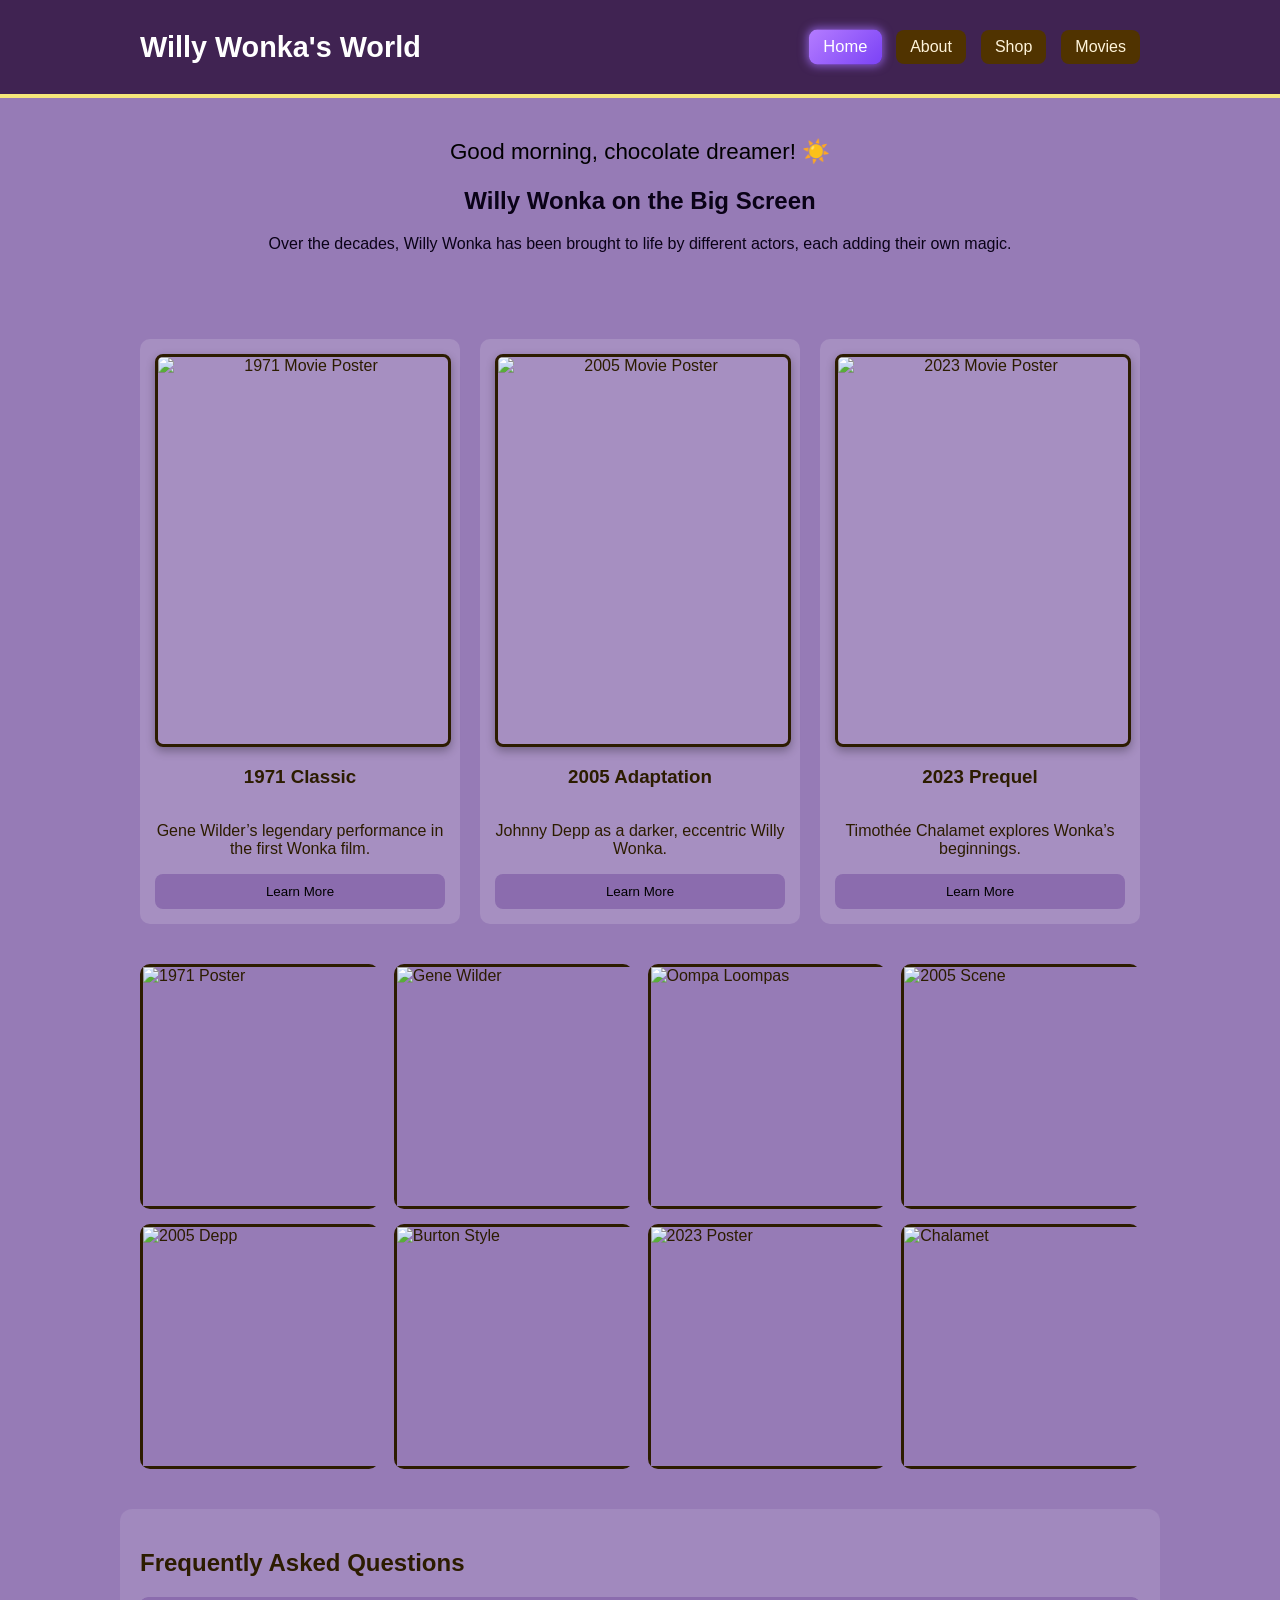
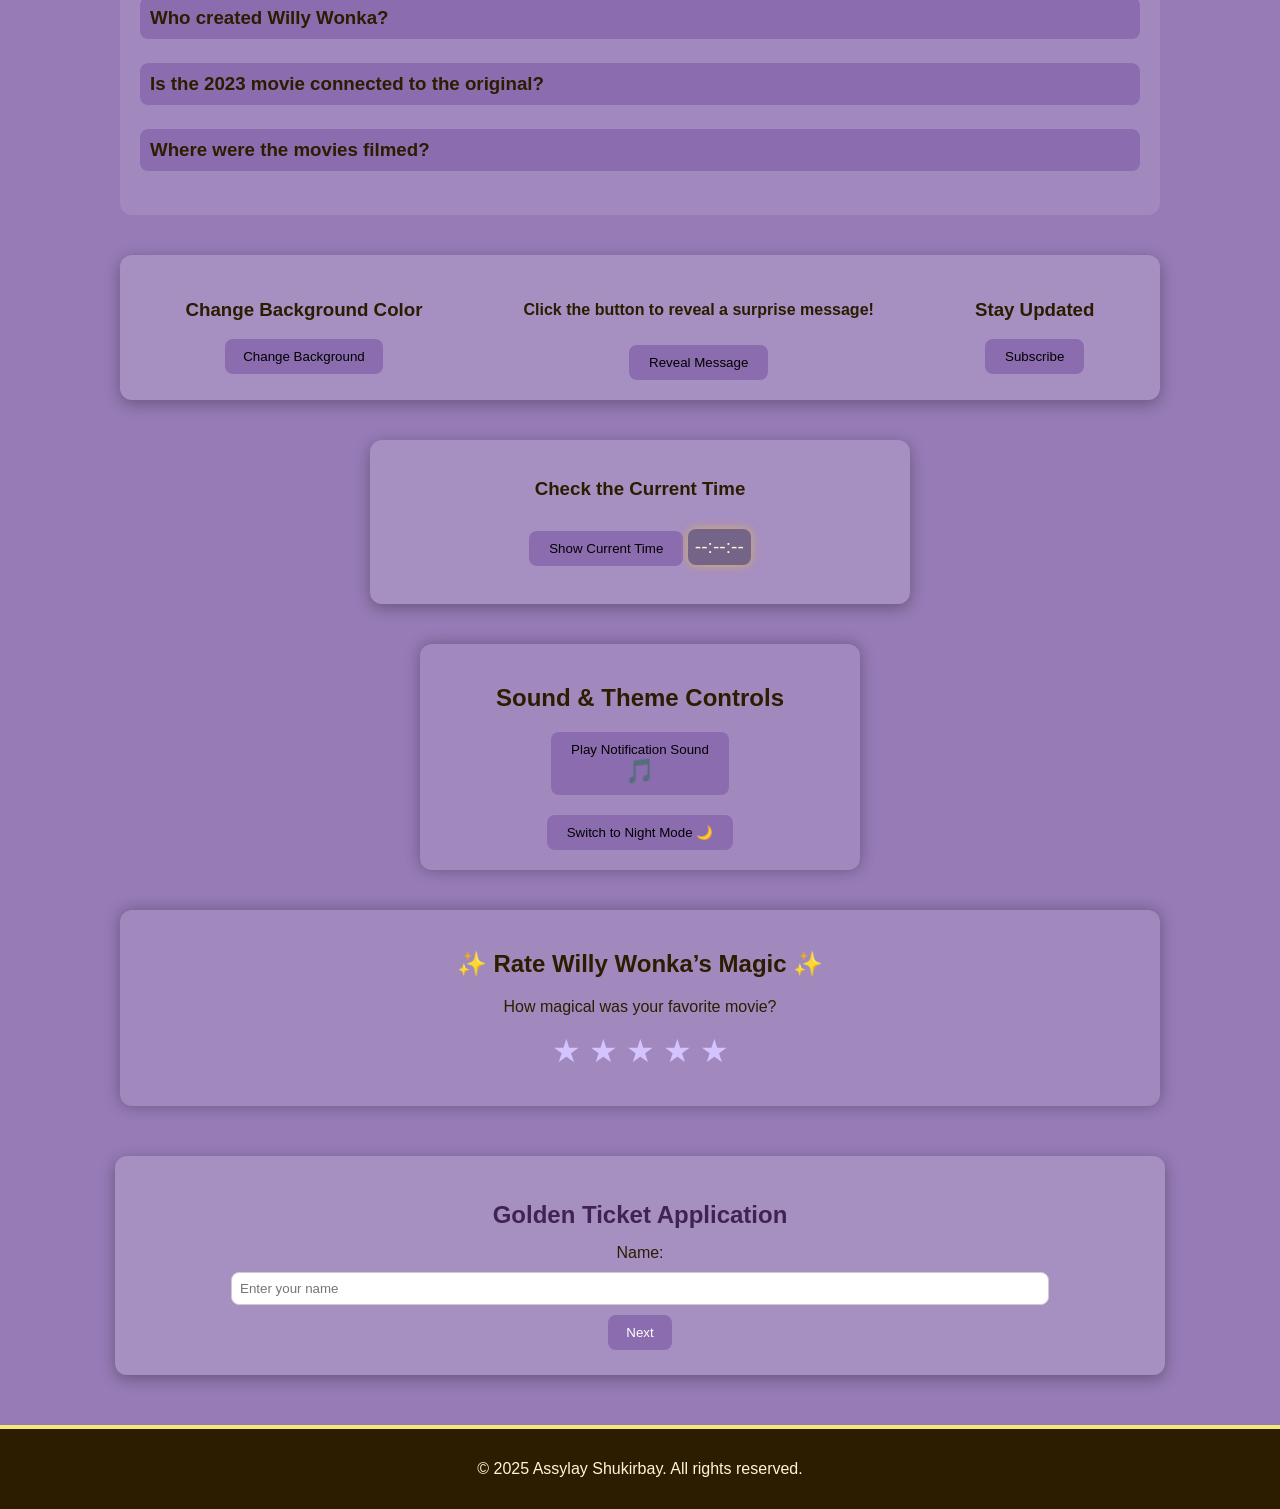
==== commit 09194042: "assignment" ====
--- a/movies.html
+++ b/movies.html
@@ -12,16 +12,19 @@
   <div id="top-banner" class="header-section">
     <div class="container header-inner">
       <h1 class="site-title">Willy Wonka's World</h1>
+
       <div class="nav">
-        <a href="willy.html" class="nav-link">Home</a>
-        <a href="index.html" class="nav-link">About</a>
-        <a href="shop.html" class="nav-link">Shop</a>
-        <a href="movies.html" class="nav-link">Movies</a>
+        <a href="willy.html" class="nav-item nav-link">Home</a>
+        <a href="index.html" class="nav-item nav-link">About</a>
+        <a href="shop.html" class="nav-item nav-link">Shop</a>
+        <a href="movies.html" class="nav-item nav-link">Movies</a>
       </div>
     </div>
   </div>
   
   <div class="page-intro">
+    <!-- Dynamic Greeting -->
+    <h3 id="greetingMessage" class="greeting-message"></h3>
     <h2>Willy Wonka on the Big Screen</h2>
     <p>Over the decades, Willy Wonka has been brought to life by different actors, each adding their own magic.</p>
   </div>
@@ -60,7 +63,7 @@
     <div class="gallery-item"><img src="https://media-cldnry.s-nbcnews.com/image/upload/t_fit-760w,f_auto,q_auto:best/rockcms/2023-12/willy-wonka-mc-231211-01-b60c9a.jpg" alt="Chalamet"><span class="caption">Chalamet</span></div>
   </div>
 
-<div class="faq-section container">
+  <div class="faq-section container">
     <h2>Frequently Asked Questions</h2>
     <div class="faq-item">
       <h3 class="faq-question">Who created Willy Wonka?</h3>
@@ -83,9 +86,10 @@
       <button id="colorBtn">Change Background</button>
     </div>
 
-    <div class="date-time">
-      <h3>Current Date and Time</h3>
-      <p id="dateTime"></p>
+    <!-- Dynamic Text Change Section -->
+    <div class="dynamic-message">
+      <h3 id="wonkaMessage">Click the button to reveal a surprise message!</h3>
+      <button id="messageBtn" class="btn">Reveal Message</button>
     </div>
 
     <div class="subscribe">
@@ -114,6 +118,78 @@
     </div>
   </div>
 
+
+  <!-- Time display -->
+  <div class="time-display-section">
+    <h3>Check the Current Time</h3>
+    <button id="showTimeBtn" class="btn">Show Current Time</button>
+    <p id="timeDisplay">--:--:--</p>
+  </div>
+
+  <!-- --- Play Sound + Theme Switch Container --- -->
+  <div class="sound-theme-box">
+    <h2>Sound & Theme Controls</h2>
+
+    <!-- Play Sound Section -->
+    <div class="sound-section">
+      <button id="playSoundBtn" class="btn">Play Notification Sound<div id="magicChoco" class="magic-note">🎵</div>
+      </button>
+      <audio id="notificationSound" src="magic sound.mp3"></audio>
+    </div>
+
+    <!-- Theme Switch Section -->
+    <div class="theme-switch-section">
+      <button id="themeToggleBtn" class="btn">Switch to Night Mode 🌙</button>
+    </div>
+  </div>
+
+    <!-- Movie Rating Section -->
+  <div class="rating-section container">
+    <h2>✨ Rate Willy Wonka’s Magic ✨</h2>
+    <p>How magical was your favorite movie?</p>
+
+    <div class="star-rating">
+      <span class="star" data-value="1">&#9733;</span>
+      <span class="star" data-value="2">&#9733;</span>
+      <span class="star" data-value="3">&#9733;</span>
+      <span class="star" data-value="4">&#9733;</span>
+      <span class="star" data-value="5">&#9733;</span>
+    </div>
+
+    <p id="ratingResult" class="rating-result"></p>
+  </div>
+
+  <!-- Multi-Step Form -->
+  <div class="multi-step-form container">
+    <h2>Golden Ticket Application</h2>
+    <form id="wonkaForm">
+      <div class="form-step active">
+        <label>Name:</label>
+        <input type="text" id="stepName" placeholder="Enter your name">
+        <button type="button" class="nextBtn">Next</button>
+      </div>
+
+      <div class="form-step">
+        <label>Favorite Chocolate:</label>
+        <input type="text" id="stepChocolate" placeholder="Enter your favorite chocolate">
+        <div class="btn-group">
+          <button type="button" class="backBtn">Back</button>
+          <button type="button" class="nextBtn">Next</button>
+        </div>
+      </div>
+
+      <div class="form-step">
+        <label>Why do you deserve the Golden Ticket?</label>
+        <textarea id="stepReason" rows="3" placeholder="Your reason..."></textarea>
+        <div class="btn-group">
+          <button type="button" class="backBtn">Back</button>
+          <button type="submit" class="btn">Submit</button>
+        </div>
+      </div>
+    </form>
+  </div>
+
+
   <!-- Footer -->
   <div class="site-footer">
     <div class="container">
--- a/movies.css
+++ b/movies.css
@@ -171,7 +171,7 @@
 
 #colorBtn {
   background-color: #8b6cae;
-  color: white;
+  color: rgb(0, 0, 0);
   border: none;
   padding: 10px 18px;
   border-radius: 8px;
@@ -239,6 +239,7 @@
   opacity: 1;
   padding: 12px;
 }
+
 
 /* Popup Styles */
 .popup {
@@ -301,3 +302,260 @@
   color: red;
   font-size: 0.85rem;
 }
+
+/* Rating Stars */
+.rating-section {
+  text-align: center;
+  background: rgba(255,255,255,0.1);
+  padding: 20px;
+  border-radius: 12px;
+  color: #2c1c00;
+  margin: 40px auto;
+  box-shadow: 0 0 15px rgba(0,0,0,0.3);
+}
+
+.star-rating {
+  display: flex;
+  justify-content: center;
+  gap: 8px;
+  font-size: 2rem;
+  margin-top: 10px;
+}
+
+.star {
+  cursor: pointer;
+  color: #d3c3ff;
+  transition: transform 0.3s, color 0.3s;
+}
+
+.star:hover {
+  transform: scale(1.2);
+  color: #ffcf61;
+}
+
+.star.selected {
+  color: #ffcf61;
+}
+
+.rating-result {
+  margin-top: 15px;
+  font-weight: bold;
+  color: #fff4d9;
+}
+
+.dynamic-message #wonkaMessage {
+  font-size: 1rem;
+  padding: 10px;
+  border-radius: 8px;
+  color: #2c1c00;;
+}
+
+.time-display-section {
+  text-align: center;
+  margin: 30px auto;
+  padding: 20px;
+  background: rgba(255,255,255,0.15);
+  border-radius: 12px;
+  width: 90%;
+  max-width: 500px;
+  box-shadow: 0 4px 15px rgba(0,0,0,0.3);
+}
+
+#timeDisplay {
+  margin-top: 10px;
+  color: #fff4d9;
+  font-size: 1.2rem;
+  background: rgba(0,0,0,0.3);
+  padding: 7px;
+  border-radius: 8px;
+  display: inline-block;
+  box-shadow: 0 0 10px rgba(255, 215, 0, 0.5);
+}
+
+.nav-item:focus {
+  outline: none;
+  box-shadow: 0 0 8px 2px #a36fffaa;
+  background: linear-gradient(135deg, #b47cff, #7b42f6);
+  color: white !important;
+  transform: scale(1.03);
+  transition: all 0.2s;
+}
+
+/* Multi-Step Form */
+.multi-step-form {
+  background: rgba(255,255,255,0.15);
+  padding: 25px;
+  margin: 50px auto;
+  border-radius: 12px;
+  box-shadow: 0 4px 15px rgba(0,0,0,0.3);
+  color: #2c1c00;
+  text-align: center;
+}
+
+.multi-step-form h2 {
+  color: #402352;
+  margin-bottom: 15px;
+}
+
+.form-step {
+  display: none;
+  flex-direction: column;
+  align-items: center;
+}
+
+.form-step.active {
+  display: flex;
+}
+
+.form-step input,
+.form-step textarea {
+  width: 80%;
+  margin: 10px 0;
+  padding: 8px;
+  border-radius: 8px;
+  border: 1px solid #ccc;
+}
+
+.btn-group {
+  display: flex;
+  gap: 10px;
+}
+
+.nextBtn, .backBtn {
+  background: #8b6cae;
+  color: white;
+  border: none;
+  padding: 10px 18px;
+  border-radius: 8px;
+  cursor: pointer;
+  transition: background 0.3s;
+}
+
+.nextBtn:hover, .backBtn:hover {
+  background: #402352;
+}
+
+/* --- Greeting Message --- */
+.greeting-message {
+  font-size: 1.4rem;
+  font-weight: 500;
+  color: #000000;
+  margin-top: 10px;
+  transition: color 0.3s ease, opacity 0.5s ease;
+}
+
+/* --- Sound --- */
+.sound-theme-box {
+  text-align: center;
+  padding: 20px;
+  border-radius: 12px;
+  background: rgba(255, 255, 255, 0.1);
+  color: #2c1c00;
+  max-width: 400px;
+  margin: 40px auto;
+  box-shadow: 0 0 15px rgba(0, 0, 0, 0.3);
+}
+
+  
+.sound-theme-box h2 {
+  color: #2c1c00;;
+  margin-bottom: 15px;
+}
+
+.sound-section, .theme-switch-section {
+  margin-top: 20px;
+}
+
+.btn {
+  background-color: #d17b00;
+  color: white;
+  border: none;
+  padding: 10px 18px;
+  border-radius: 8px;
+  cursor: pointer;
+  transition: 0.3s;
+}
+
+.btn:hover {
+  background-color: #b56600;
+}
+
+/* --- Night Mode (updated for better text visibility) --- */
+body.night-mode {
+  background: #120a1c;
+  color: #ffffff;
+}
+
+body.night-mode h1,
+body.night-mode h2,
+body.night-mode h3,
+body.night-mode p,
+body.night-mode label,
+body.night-mode span,
+body.night-mode strong,
+body.night-mode .section-title {
+  color: #fff !important;
+}
+
+body.night-mode #top-banner {
+  background: #2c1c00;
+  border-bottom: 4px solid #d6b800;
+}
+
+body.night-mode .nav .nav-link {
+  background: #663a99;
+  color: #fff;
+}
+
+body.night-mode .nav .nav-link:hover {
+  background: #b88bff;
+  color: #2c1c00;
+}
+
+body.night-mode .card,
+body.night-mode .faq-section,
+body.night-mode .multi-step-form,
+body.night-mode .interactive-section,
+body.night-mode .time-display-section,
+body.night-mode .sound-theme-box,
+body.night-mode .rating-section {
+  background: rgba(255,255,255,0.08);
+  color: #ffffff;
+  box-shadow: 0 0 15px rgba(255,255,255,0.25);
+}
+
+body.night-mode .btn {
+  background-color: #7544a5;
+  color: #fff;
+}
+
+body.night-mode .btn:hover {
+  background-color: #9b69cf;
+  color: #fff4d9;
+}
+
+body.night-mode input,
+body.night-mode textarea {
+  background: rgba(255,255,255,0.1);
+  color: #fff;
+  border: 1px solid #d6b800;
+}
+
+body.night-mode .rating-result {
+  color: #ffe888;
+}
+
+.magic-note {
+  font-size: 1.5rem;
+  animation: spin 3s linear infinite;
+}
+
+/* ключевые кадры вращения */
+@keyframes spin {
+  from {
+    transform: rotate(0deg);
+  }
+  to {
+    transform: rotate(360deg);
+  }
+}
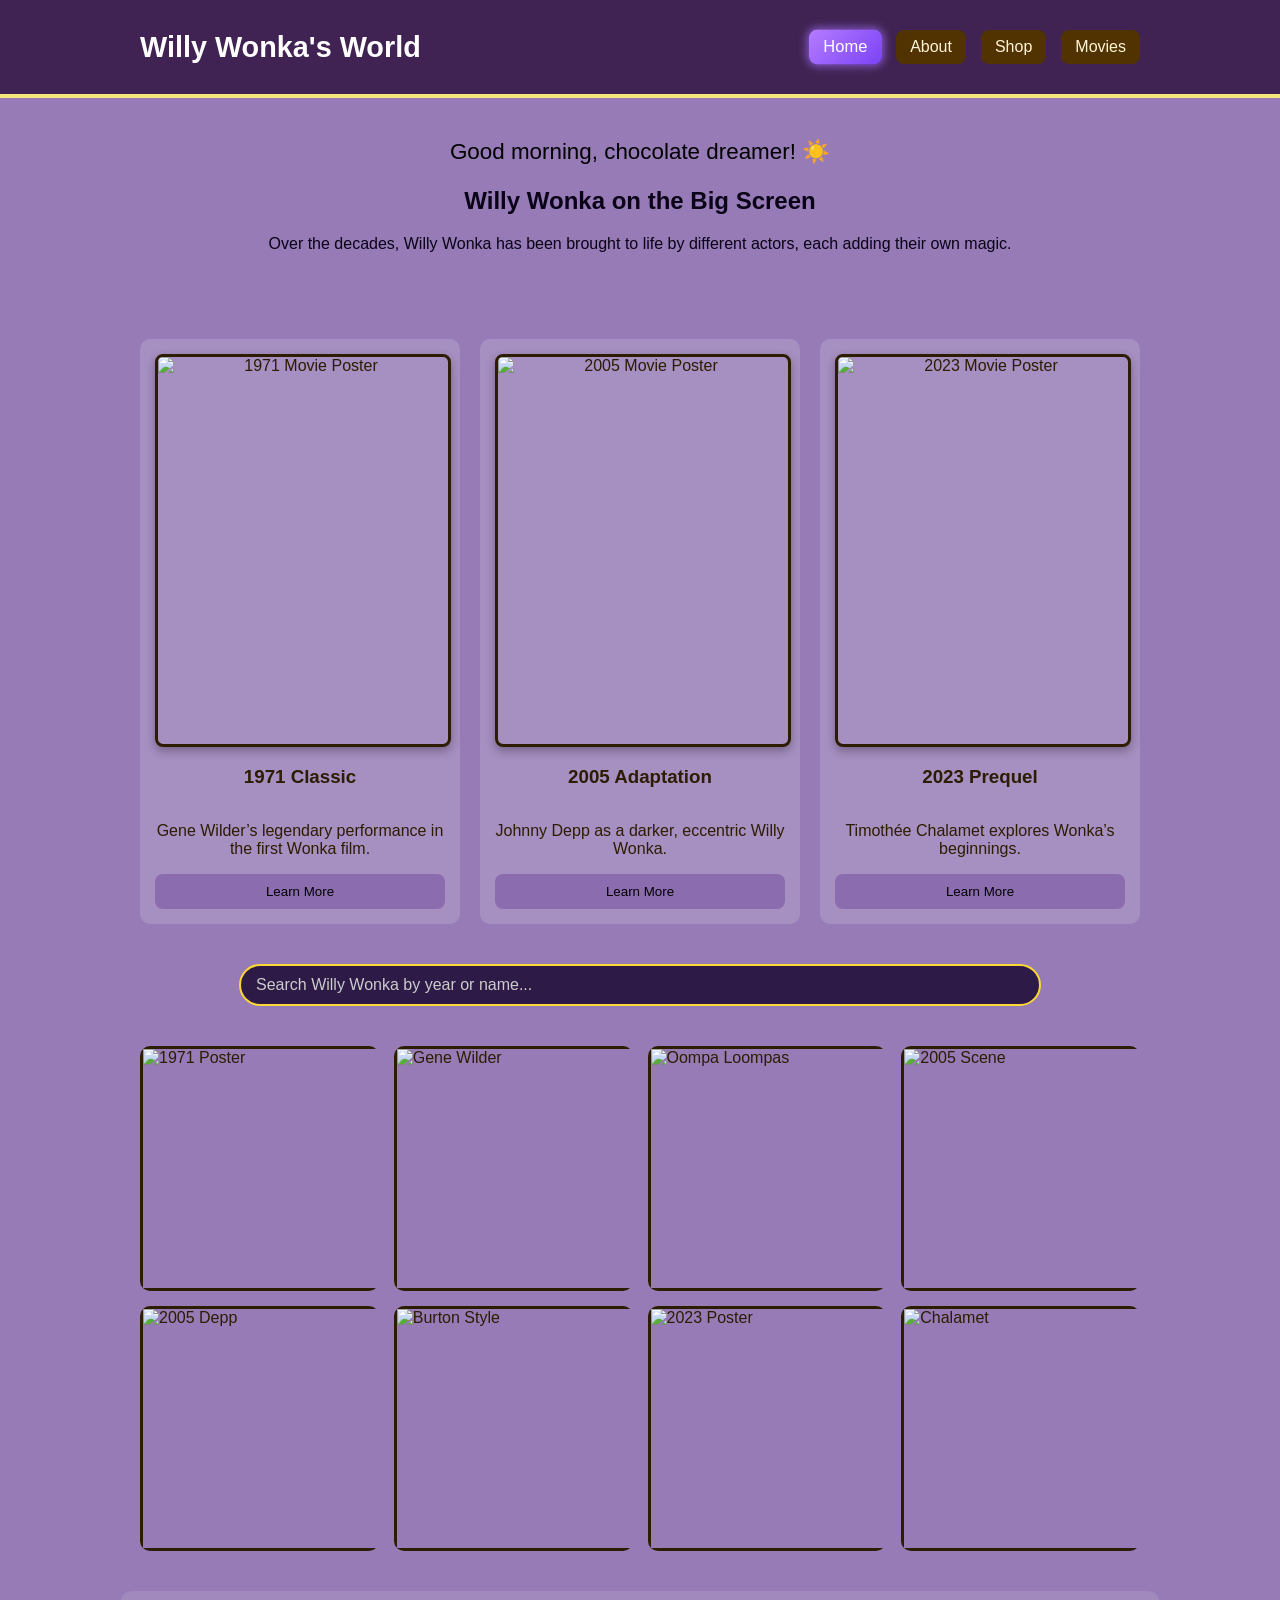
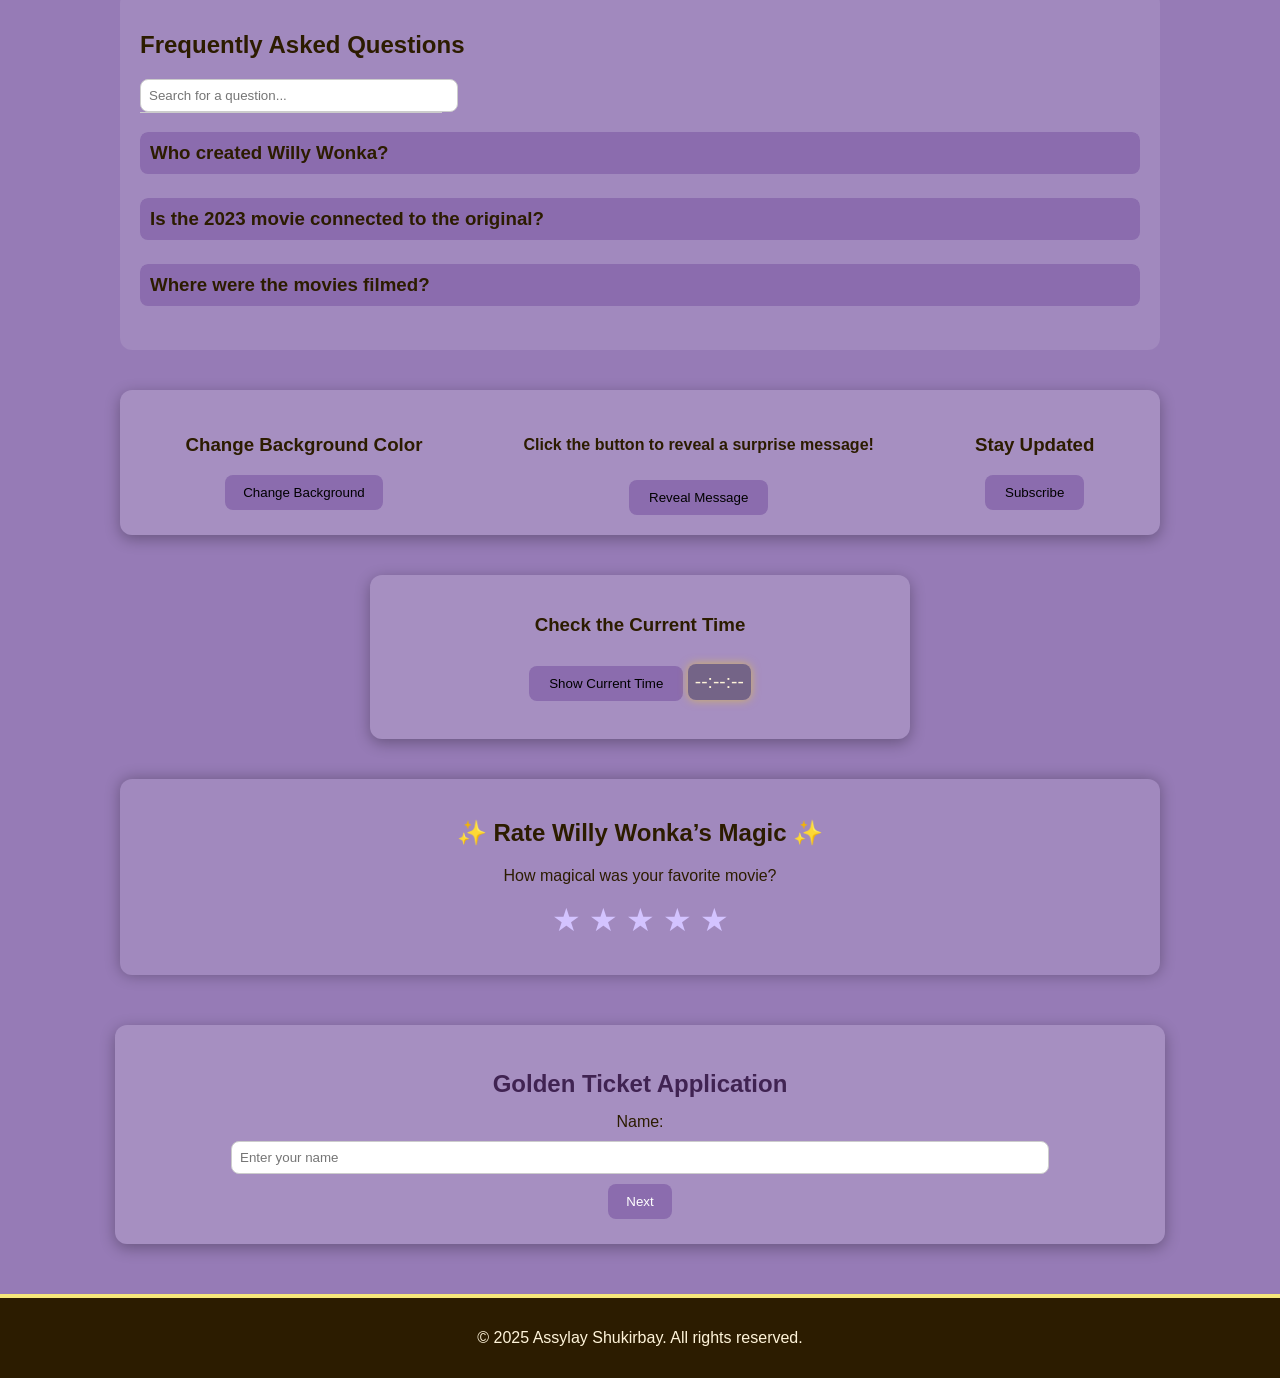
==== commit 9ae2953d: "jq" ====
--- a/movies.html
+++ b/movies.html
@@ -3,10 +3,12 @@
 <head>
   <meta charset="UTF-8">
   <title>Willy Wonka Movies</title>
+  <script src="https://ajax.googleapis.com/ajax/libs/jquery/3.7.1/jquery.min.js"></script>
   <link rel="stylesheet" href="movies.css">
   <meta name="viewport" content="width=device-width, initial-scale=1.0">
 </head>
 <body>
+<div id="scrollBar"></div>
 
   <!-- Header -->
   <div id="top-banner" class="header-section">
@@ -51,6 +53,11 @@
     </div>
   </div>
 
+
+  <!-- Gallery Search -->
+  <div class="gallery-search">
+    <input type="text" id="gallerySearch" placeholder="Search Willy Wonka by year or name...">
+  </div>
   <!-- Gallery -->
   <div class="gallery-container">
     <div class="gallery-item"><img src="https://i.ebayimg.com/images/g/bK4AAOSwjyNiT4~T/s-l1200.jpg" alt="1971 Poster"><span class="caption">1971 Poster</span></div>
@@ -63,8 +70,13 @@
     <div class="gallery-item"><img src="https://media-cldnry.s-nbcnews.com/image/upload/t_fit-760w,f_auto,q_auto:best/rockcms/2023-12/willy-wonka-mc-231211-01-b60c9a.jpg" alt="Chalamet"><span class="caption">Chalamet</span></div>
   </div>
 
+
   <div class="faq-section container">
     <h2>Frequently Asked Questions</h2>
+    <div class="faq-search">
+      <input type="text" id="faqSearch" placeholder="Search for a question...">
+      <ul id="suggestions"></ul>
+    </div>
     <div class="faq-item">
       <h3 class="faq-question">Who created Willy Wonka?</h3>
       <p class="faq-answer">Willy Wonka was created by author Roald Dahl in his famous book "Charlie and the Chocolate Factory".</p>
@@ -126,23 +138,6 @@
     <p id="timeDisplay">--:--:--</p>
   </div>
 
-  <!-- --- Play Sound + Theme Switch Container --- -->
-  <div class="sound-theme-box">
-    <h2>Sound & Theme Controls</h2>
-
-    <!-- Play Sound Section -->
-    <div class="sound-section">
-      <button id="playSoundBtn" class="btn">Play Notification Sound<div id="magicChoco" class="magic-note">🎵</div>
-      </button>
-      <audio id="notificationSound" src="magic sound.mp3"></audio>
-    </div>
-
-    <!-- Theme Switch Section -->
-    <div class="theme-switch-section">
-      <button id="themeToggleBtn" class="btn">Switch to Night Mode 🌙</button>
-    </div>
-  </div>
-
     <!-- Movie Rating Section -->
   <div class="rating-section container">
     <h2>✨ Rate Willy Wonka’s Magic ✨</h2>
@@ -198,6 +193,6 @@
   </div>
 
   <!-- Script -->
-  <script src="movies.js" defer></script>
+  <script src="movies.js"></script>
 </body>
 </html>
--- a/movies.css
+++ b/movies.css
@@ -444,118 +444,91 @@
   transition: color 0.3s ease, opacity 0.5s ease;
 }
 
-/* --- Sound --- */
-.sound-theme-box {
-  text-align: center;
-  padding: 20px;
-  border-radius: 12px;
-  background: rgba(255, 255, 255, 0.1);
-  color: #2c1c00;
-  max-width: 400px;
-  margin: 40px auto;
-  box-shadow: 0 0 15px rgba(0, 0, 0, 0.3);
-}
-
-  
-.sound-theme-box h2 {
-  color: #2c1c00;;
-  margin-bottom: 15px;
-}
-
-.sound-section, .theme-switch-section {
-  margin-top: 20px;
-}
-
-.btn {
-  background-color: #d17b00;
-  color: white;
-  border: none;
-  padding: 10px 18px;
-  border-radius: 8px;
-  cursor: pointer;
-  transition: 0.3s;
-}
-
-.btn:hover {
-  background-color: #b56600;
-}
-
-/* --- Night Mode (updated for better text visibility) --- */
-body.night-mode {
-  background: #120a1c;
-  color: #ffffff;
-}
-
-body.night-mode h1,
-body.night-mode h2,
-body.night-mode h3,
-body.night-mode p,
-body.night-mode label,
-body.night-mode span,
-body.night-mode strong,
-body.night-mode .section-title {
-  color: #fff !important;
-}
-
-body.night-mode #top-banner {
-  background: #2c1c00;
-  border-bottom: 4px solid #d6b800;
-}
-
-body.night-mode .nav .nav-link {
-  background: #663a99;
+.gallery-search {
+  text-align: center;
+  margin-bottom: 20px;
+}
+
+#gallerySearch {
+  width: 60%;
+  padding: 10px 15px;
+  border-radius: 25px;
+  border: 2px solid #fdd835;
+  background-color: #2e1a47;
   color: #fff;
-}
-
-body.night-mode .nav .nav-link:hover {
-  background: #b88bff;
-  color: #2c1c00;
-}
-
-body.night-mode .card,
-body.night-mode .faq-section,
-body.night-mode .multi-step-form,
-body.night-mode .interactive-section,
-body.night-mode .time-display-section,
-body.night-mode .sound-theme-box,
-body.night-mode .rating-section {
-  background: rgba(255,255,255,0.08);
-  color: #ffffff;
-  box-shadow: 0 0 15px rgba(255,255,255,0.25);
-}
-
-body.night-mode .btn {
-  background-color: #7544a5;
-  color: #fff;
-}
-
-body.night-mode .btn:hover {
-  background-color: #9b69cf;
-  color: #fff4d9;
-}
-
-body.night-mode input,
-body.night-mode textarea {
-  background: rgba(255,255,255,0.1);
-  color: #fff;
-  border: 1px solid #d6b800;
-}
-
-body.night-mode .rating-result {
-  color: #ffe888;
-}
-
-.magic-note {
-  font-size: 1.5rem;
-  animation: spin 3s linear infinite;
-}
-
-/* ключевые кадры вращения */
-@keyframes spin {
-  from {
-    transform: rotate(0deg);
-  }
-  to {
-    transform: rotate(360deg);
-  }
-}+  font-size: 16px;
+  transition: all 0.3s ease;
+}
+
+#gallerySearch::placeholder {
+  color: #ccc;
+}
+
+#gallerySearch:focus {
+  outline: none;
+  border-color: #ffb347;
+  box-shadow: 0 0 10px #ffb347;
+}
+
+
+.faq-search {
+  position: relative;
+  width: 300px;
+  margin: 20px 0;
+}
+
+#faqSearch {
+  width: 100%;
+  padding: 8px;
+  border-radius: 8px;
+  border: 1px solid #ccc;
+}
+
+#suggestions {
+  position: absolute;
+  background: white;
+  list-style: none;
+  margin: 0;
+  padding: 0;
+  width: 100%;
+  border: 1px solid #ccc;
+  border-top: none;
+  z-index: 1000;
+  max-height: 150px;
+  overflow-y: auto;
+}
+
+#suggestions li {
+  padding: 8px;
+  cursor: pointer;
+}
+
+#suggestions li:hover {
+  background-color: #f0f0f0;
+}
+
+/* Подсветка найденных слов */
+.highlight {
+  background-color: #ffd43b;
+}
+
+/* Scroll Progress Bar */
+#scrollBar {
+  position: fixed;
+  top: 0;
+  left: 0;
+  height: 8px;
+  width: 0%;
+  background: linear-gradient(90deg, #ff8c00, #ff4d4d, #ff66cc, #cc66ff, #66ccff);
+  background-size: 400% 100%;
+  animation: gradientMove 4s infinite linear;
+  border-radius: 0 10px 10px 0;
+  z-index: 9999;
+  transition: width 0.2s ease;
+}
+
+/* Moving gradient effect */
+@keyframes gradientMove {
+  0% { background-position: 0% 50%; }
+  100% { background-position: 100% 50%; }
+}
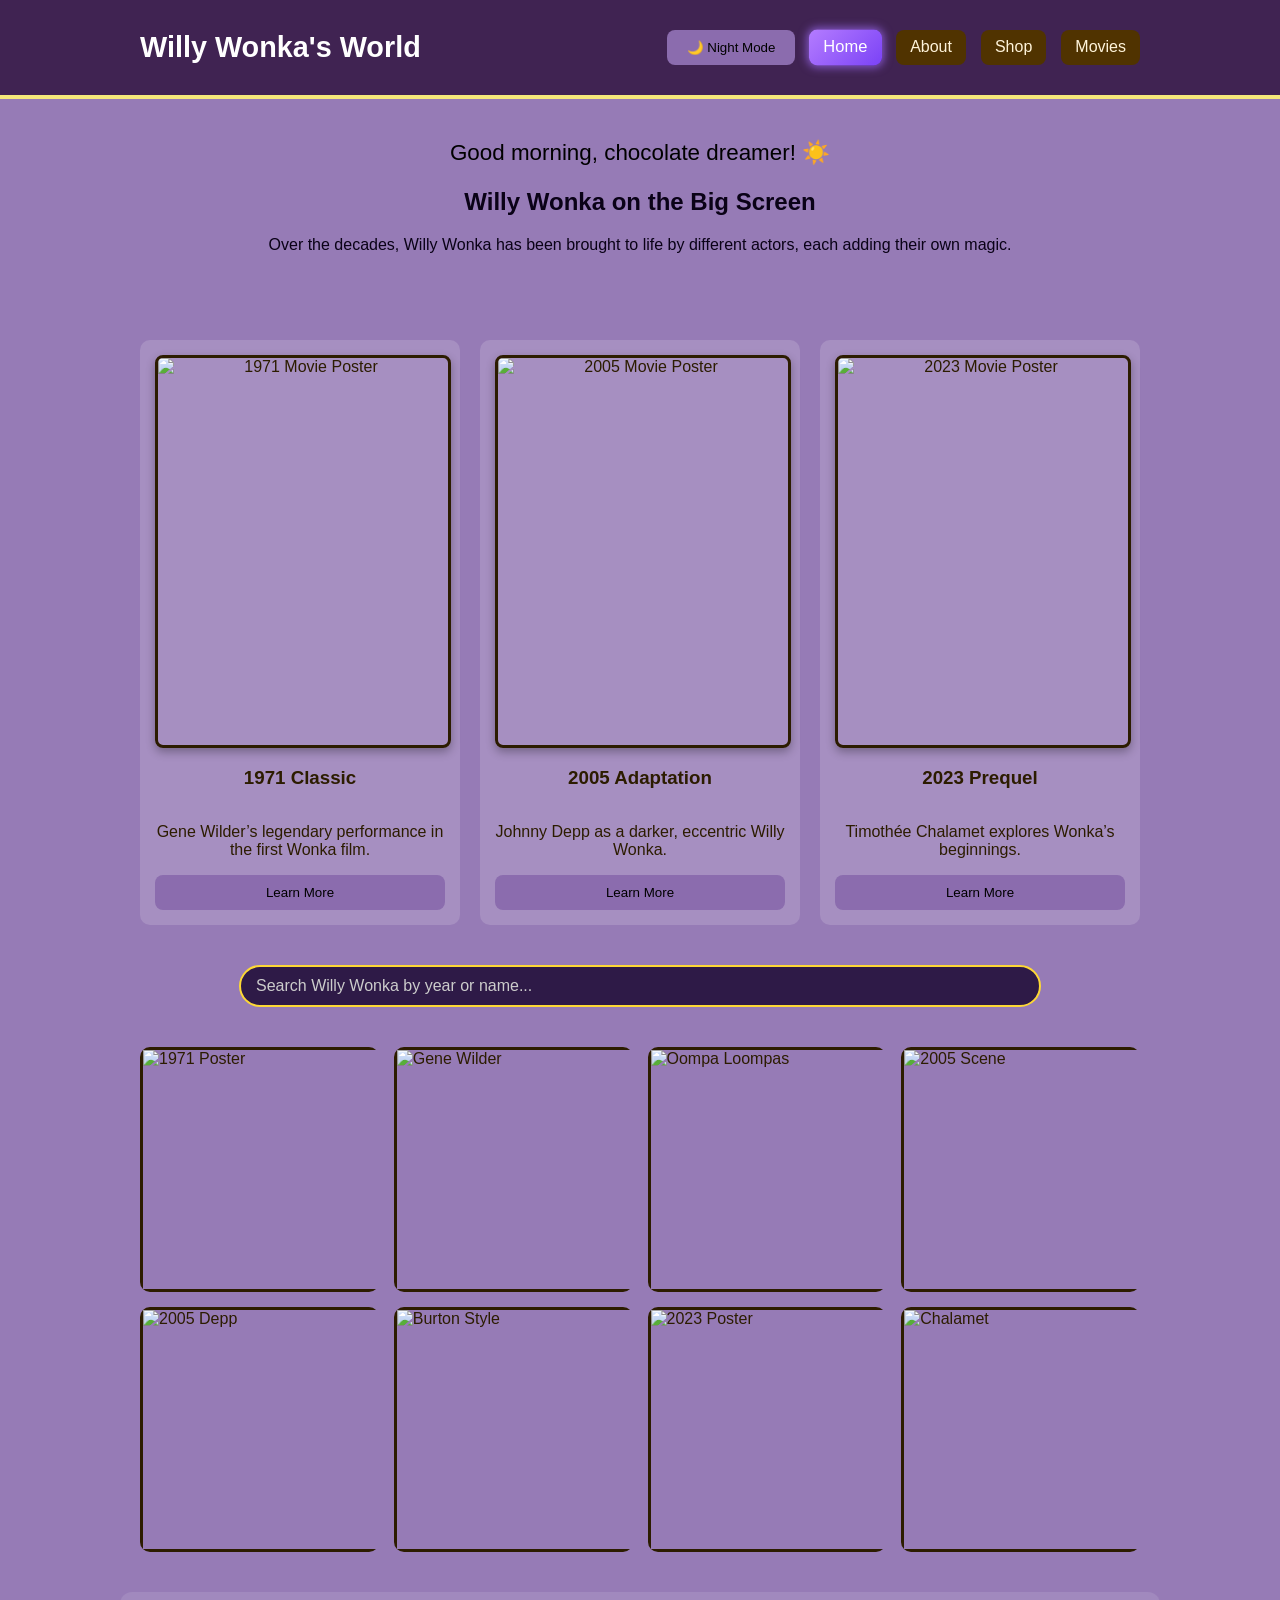
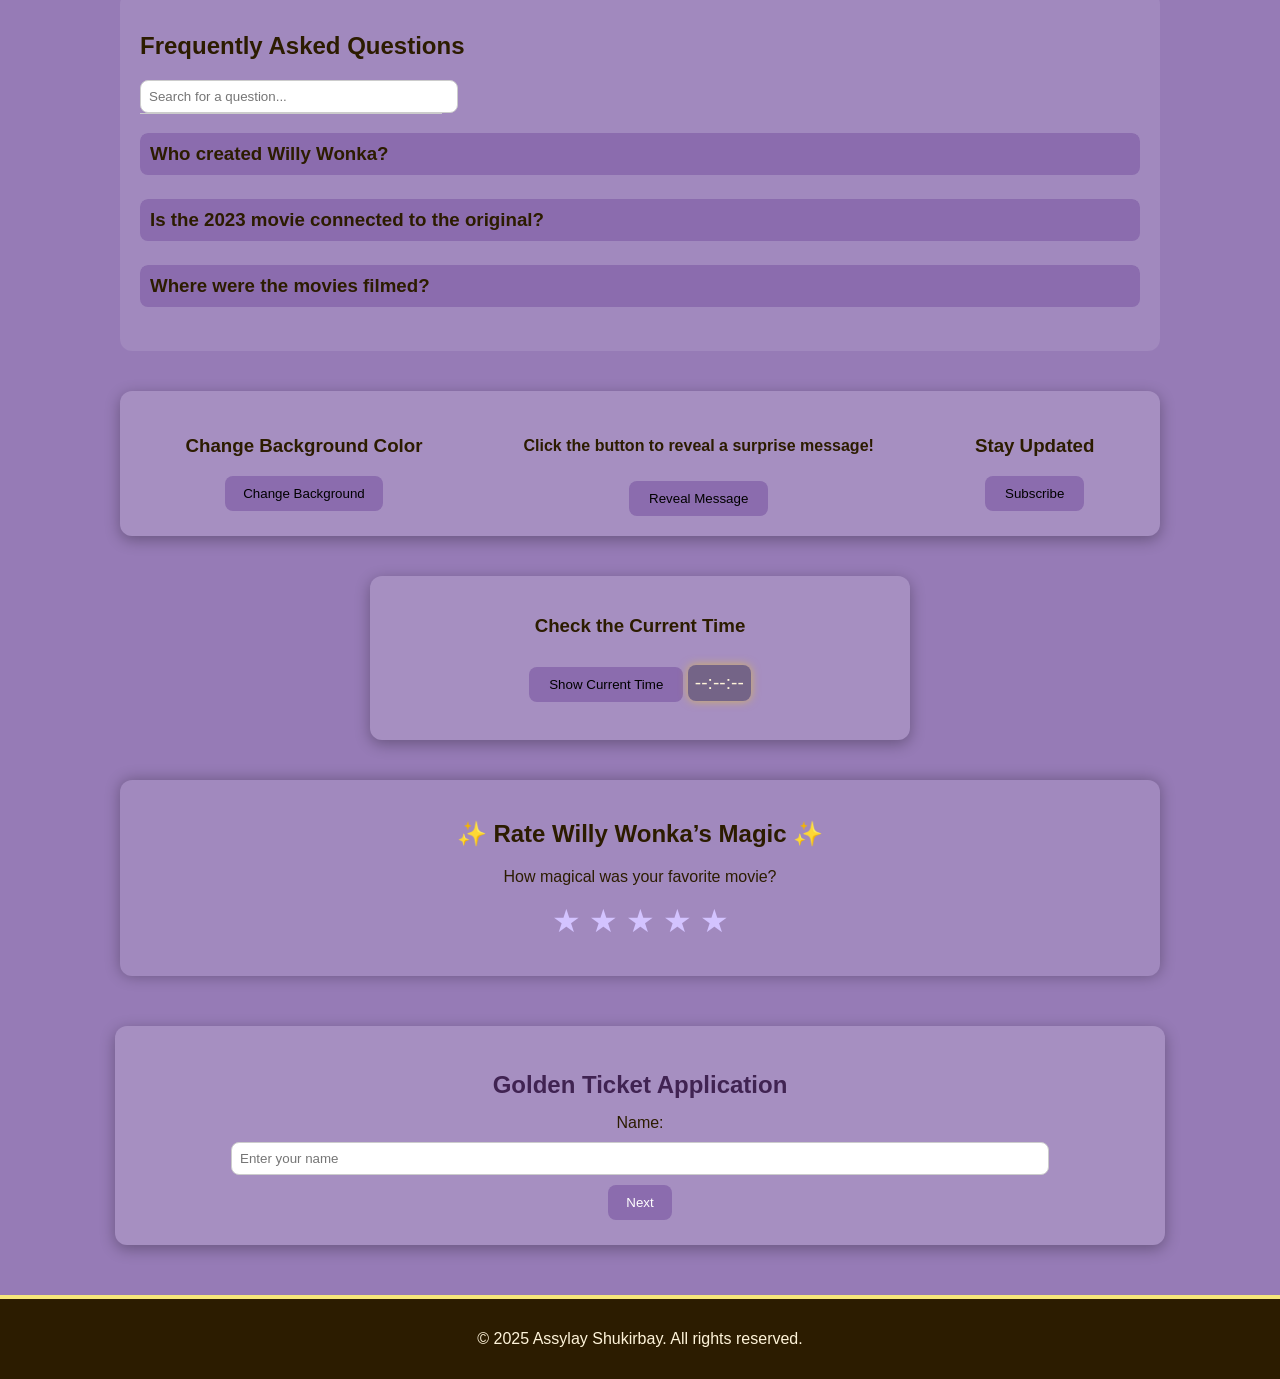
==== commit 28330703: "last changes" ====
--- a/movies.html
+++ b/movies.html
@@ -15,7 +15,8 @@
     <div class="container header-inner">
       <h1 class="site-title">Willy Wonka's World</h1>
 
-      <div class="nav">
+      <div class="nav" >
+        <button id="themeToggle" class="btn">🌙 Night Mode</button>
         <a href="willy.html" class="nav-item nav-link">Home</a>
         <a href="index.html" class="nav-item nav-link">About</a>
         <a href="shop.html" class="nav-item nav-link">Shop</a>
@@ -156,7 +157,7 @@
 
   <!-- Multi-Step Form -->
   <div class="multi-step-form container">
-    <h2>Golden Ticket Application</h2>
+    <h2 class="text-form"> Golden Ticket Application</h2>
     <form id="wonkaForm">
       <div class="form-step active">
         <label>Name:</label>
@@ -192,6 +193,16 @@
     </div>
   </div>
 
+
+  <!-- Modal -->
+  <div id="movieModal" class="modal">
+    <div class="modal-content">
+      <span class="close">&times;</span>
+      <h2 id="modalTitle"></h2>
+      <p id="modalText"></p>
+    </div>
+  </div>
+
   <!-- Script -->
   <script src="movies.js"></script>
 </body>
--- a/movies.css
+++ b/movies.css
@@ -532,3 +532,121 @@
   0% { background-position: 0% 50%; }
   100% { background-position: 100% 50%; }
 }
+
+
+/* Tablet view */
+@media (max-width: 992px) {
+  .container {
+    flex-direction: column;
+  }
+  .sidebar {
+    width: 100%;
+    order: 2;
+  }
+}
+
+/* Mobile view */
+@media (max-width: 600px) {
+  .nav {
+    flex-direction: column;
+    text-align: center;
+  }
+  .card {
+    width: 100%;
+    margin-bottom: 15px;
+  }
+  .time-box, .sidebar-counter {
+    width: 100%;
+  }
+}
+
+/* --- Night Mode Styles --- */
+body.dark-mode {
+  background: #1e1e2f;
+  color: #f0f0f0;
+}
+
+body.dark-mode #top-banner {
+  background: #000;
+  border-bottom: 4px solid #8b6cae;
+}
+
+body.dark-mode .nav .nav-link {
+  background: #333;
+  color: #f0f0f0;
+}
+
+body.dark-mode .nav .nav-link:hover {
+  background: #8b6cae;
+  color: white;
+}
+
+body.dark-mode .card {
+  background: rgba(255, 255, 255, 0.1);
+  color: #fff;
+}
+
+body.dark-mode .faq-section,
+body.dark-mode .multi-step-form,
+body.dark-mode .rating-section,
+body.dark-mode .interactive-section,
+body.dark-mode .time-display-section {
+  background: rgba(255,255,255,0.1);
+  color: #fff;
+}
+
+body.dark-mode .popup-content {
+  background-color: #2e2e3f;
+  color: white;
+}
+
+body.dark-mode .site-footer {
+  background: #000;
+  color: #ffffff;
+  border-top: 4px solid #8b6cae;
+}
+
+body.dark-mode .page-intro {
+  color: #ffffff;
+}
+
+body.dark-mode .page-intro .greeting-message{
+  color: #ffffff;
+}
+
+body.dark-mode .dynamic-message #wonkaMessage {
+  color: #ffffff;
+}
+
+body.dark-mode .text-form{
+  color: #ffffff;
+}
+
+/* --- Modal styles --- */
+.modal {
+  display: none;
+  position: fixed;
+  z-index: 1000;
+  left: 0; top: 0;
+  width: 100%; height: 100%;
+  background-color: rgba(0,0,0,0.7);
+}
+.modal-content {
+  background-color: #8b79a8;
+  color: #000;
+  margin: 10% auto;
+  padding: 20px;
+  width: 80%;
+  max-width: 500px;
+  border-radius: 10px;
+  text-align: center;
+}
+.modal .close {
+  float: right;
+  font-size: 24px;
+  cursor: pointer;
+}
+body.dark-mode .modal-content {
+  background: #2e2e3f;
+  color: #fff;
+}
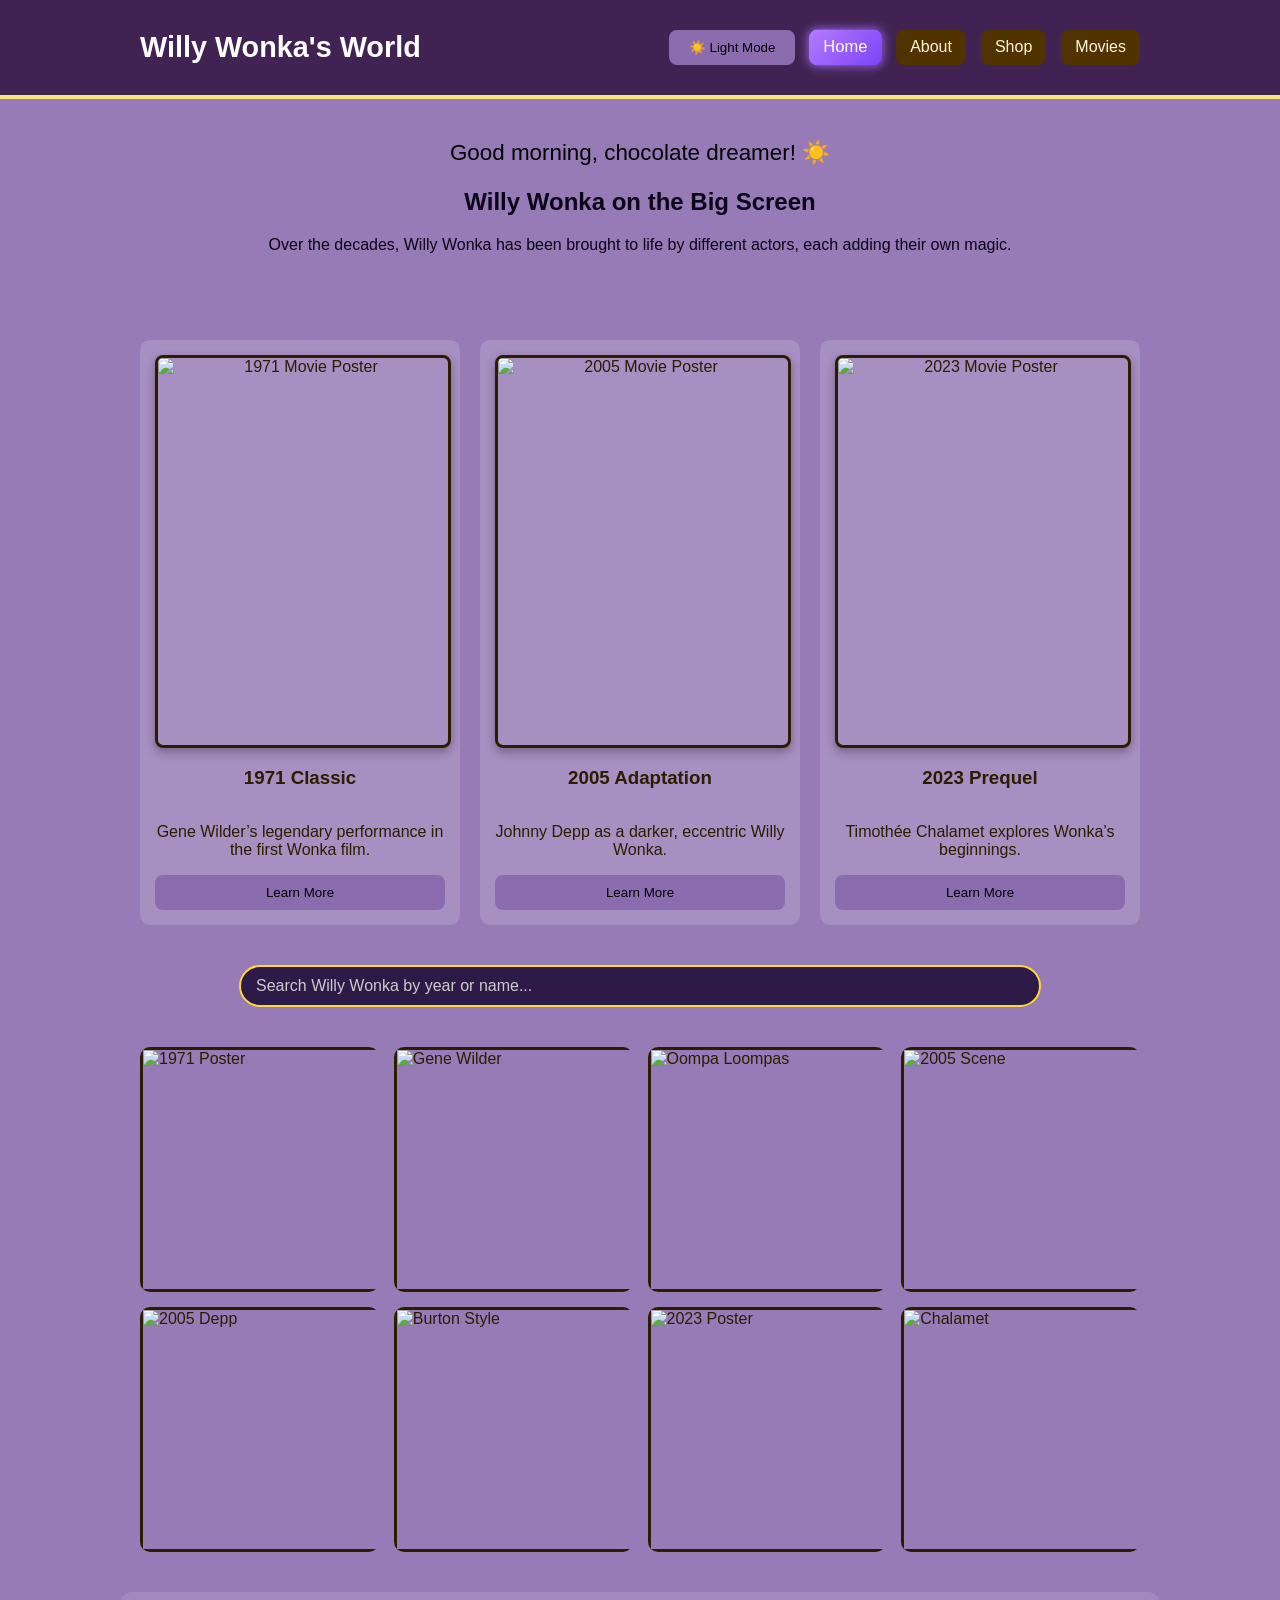
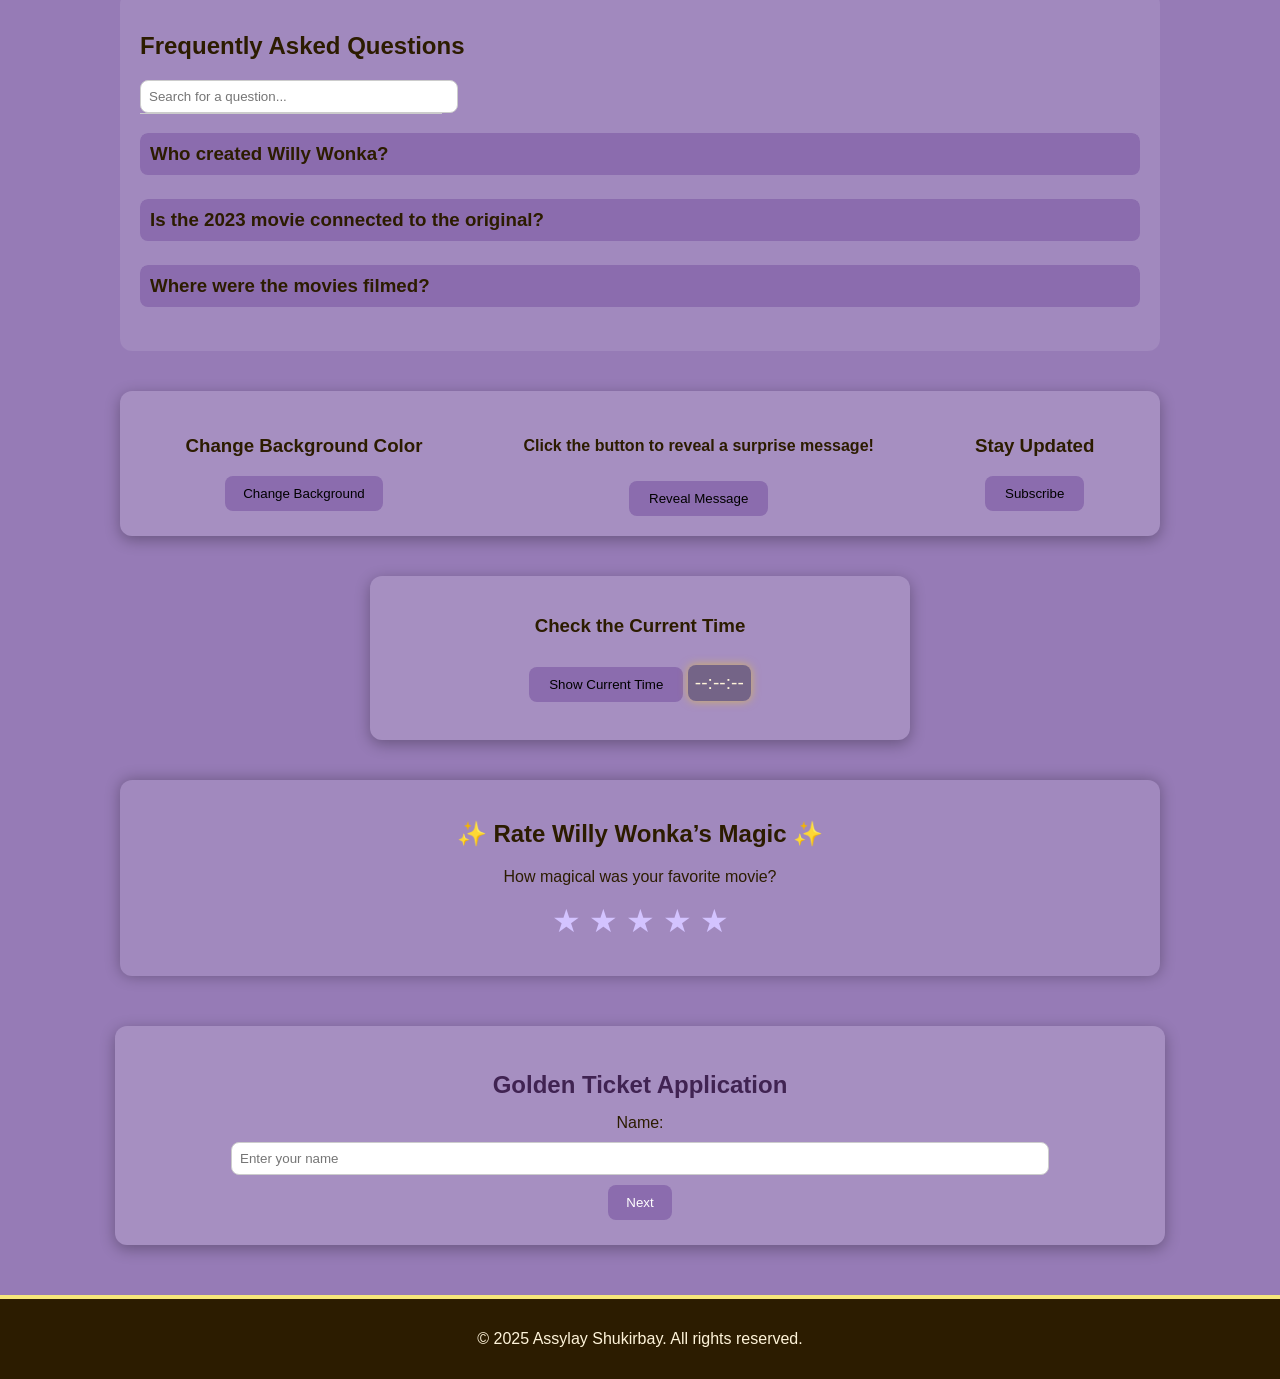
==== commit a3dafe67: "changes" ====
--- a/movies.html
+++ b/movies.html
@@ -16,7 +16,7 @@
       <h1 class="site-title">Willy Wonka's World</h1>
 
       <div class="nav" >
-        <button id="themeToggle" class="btn">🌙 Night Mode</button>
+        <button id="themeToggle" class="btn">☀️ Light Mode</button>
         <a href="willy.html" class="nav-item nav-link">Home</a>
         <a href="index.html" class="nav-item nav-link">About</a>
         <a href="shop.html" class="nav-item nav-link">Shop</a>
--- a/movies.css
+++ b/movies.css
@@ -435,7 +435,7 @@
   background: #402352;
 }
 
-/* --- Greeting Message --- */
+
 .greeting-message {
   font-size: 1.4rem;
   font-weight: 500;
@@ -507,12 +507,12 @@
   background-color: #f0f0f0;
 }
 
-/* Подсветка найденных слов */
+
 .highlight {
   background-color: #ffd43b;
 }
 
-/* Scroll Progress Bar */
+
 #scrollBar {
   position: fixed;
   top: 0;
@@ -527,63 +527,83 @@
   transition: width 0.2s ease;
 }
 
-/* Moving gradient effect */
+
 @keyframes gradientMove {
   0% { background-position: 0% 50%; }
   100% { background-position: 100% 50%; }
 }
 
 
-/* Tablet view */
 @media (max-width: 992px) {
+
   .container {
     flex-direction: column;
   }
-  .sidebar {
-    width: 100%;
-    order: 2;
+
+ 
+  .nav {
+    display: flex;
+    flex-wrap: wrap;
+    justify-content: center;
+    gap: 12px;
   }
 }
 
-/* Mobile view */
+
 @media (max-width: 600px) {
+
   .nav {
-    flex-direction: column;
+    display: flex;
+    flex-wrap: wrap;
+    justify-content: center;
     text-align: center;
+    gap: 10px;
   }
+
   .card {
     width: 100%;
     margin-bottom: 15px;
   }
-  .time-box, .sidebar-counter {
+
+  .time-box {
     width: 100%;
   }
 }
 
-/* --- Night Mode Styles --- */
+.gallery-container {
+  display: grid;
+  gap: 15px;
+  grid-template-columns: repeat(auto-fit, minmax(220px, 1fr));
+}
+
+
+@media (max-width: 992px) {
+  .gallery-container {
+    grid-template-columns: repeat(3, 1fr);
+  }
+}
+
+
+@media (max-width: 600px) {
+  .gallery-container {
+    grid-template-columns: repeat(1, 1fr);
+  }
+}
+
+
 body.dark-mode {
-  background: #1e1e2f;
-  color: #f0f0f0;
+  background: #ffffff;
+  color: #000000;
 }
 
 body.dark-mode #top-banner {
-  background: #000;
-  border-bottom: 4px solid #8b6cae;
-}
-
-body.dark-mode .nav .nav-link {
-  background: #333;
-  color: #f0f0f0;
-}
-
-body.dark-mode .nav .nav-link:hover {
-  background: #8b6cae;
-  color: white;
-}
+  background: #7665a4;
+}
+
 
 body.dark-mode .card {
-  background: rgba(255, 255, 255, 0.1);
-  color: #fff;
+  background: #e8e8e8;
+  color: #000000;
 }
 
 body.dark-mode .faq-section,
@@ -592,34 +612,26 @@
 body.dark-mode .interactive-section,
 body.dark-mode .time-display-section {
   background: rgba(255,255,255,0.1);
-  color: #fff;
-}
-
+  color: #000000;
+}
+
+body.dark-mode .popup-content h2,
 body.dark-mode .popup-content {
-  background-color: #2e2e3f;
-  color: white;
+  background-color: #ffffff;
+  color: rgb(0, 0, 0);
 }
 
 body.dark-mode .site-footer {
-  background: #000;
-  color: #ffffff;
-  border-top: 4px solid #8b6cae;
-}
-
-body.dark-mode .page-intro {
-  color: #ffffff;
-}
-
-body.dark-mode .page-intro .greeting-message{
-  color: #ffffff;
-}
-
-body.dark-mode .dynamic-message #wonkaMessage {
-  color: #ffffff;
-}
-
-body.dark-mode .text-form{
-  color: #ffffff;
+  background: #7665a4;
+  color: #000000;
+}
+
+body.dark-mode .page-intro,
+body.dark-mode .text-form,
+body.dark-mode .dynamic-message #wonkaMessage,
+body.dark-mode .page-intro .greeting-message,
+body.dark-mode .rating-result {
+  color: #000000;
 }
 
 /* --- Modal styles --- */
@@ -649,4 +661,4 @@
 body.dark-mode .modal-content {
   background: #2e2e3f;
   color: #fff;
-}
+}
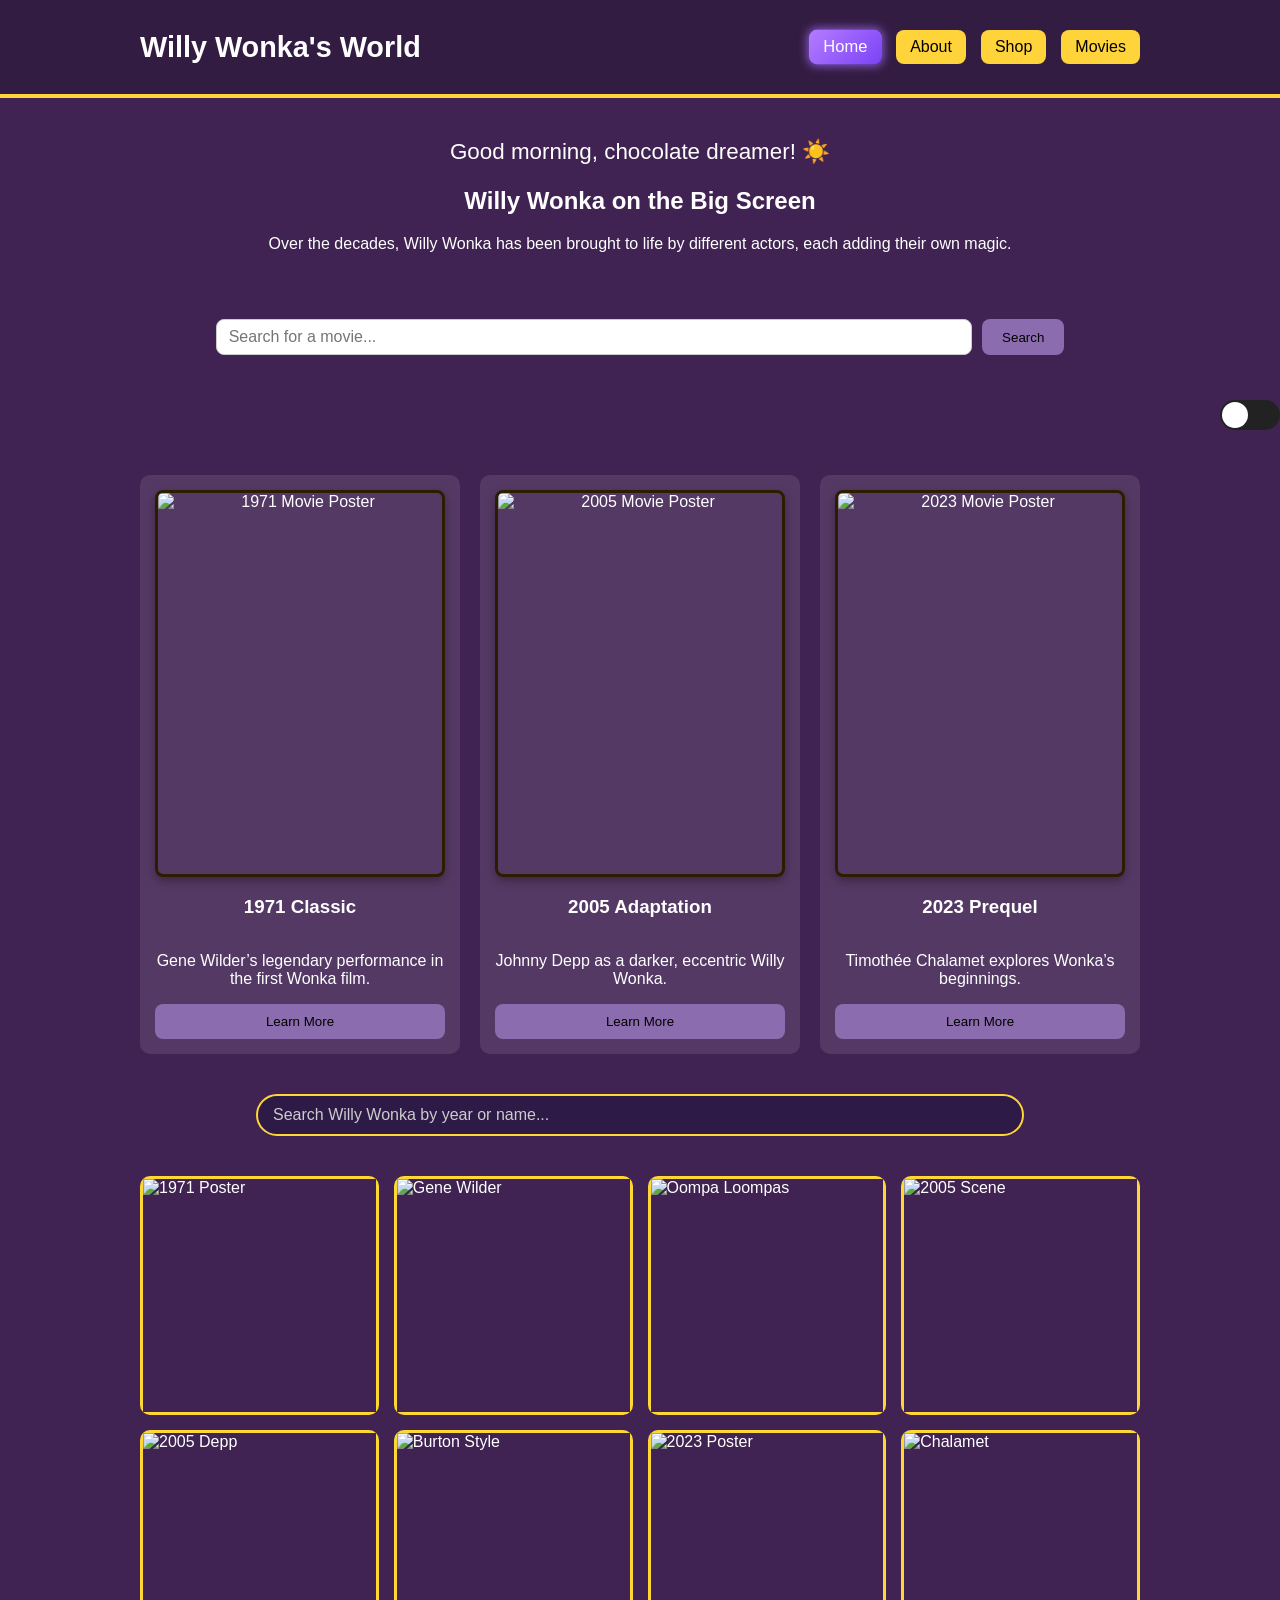
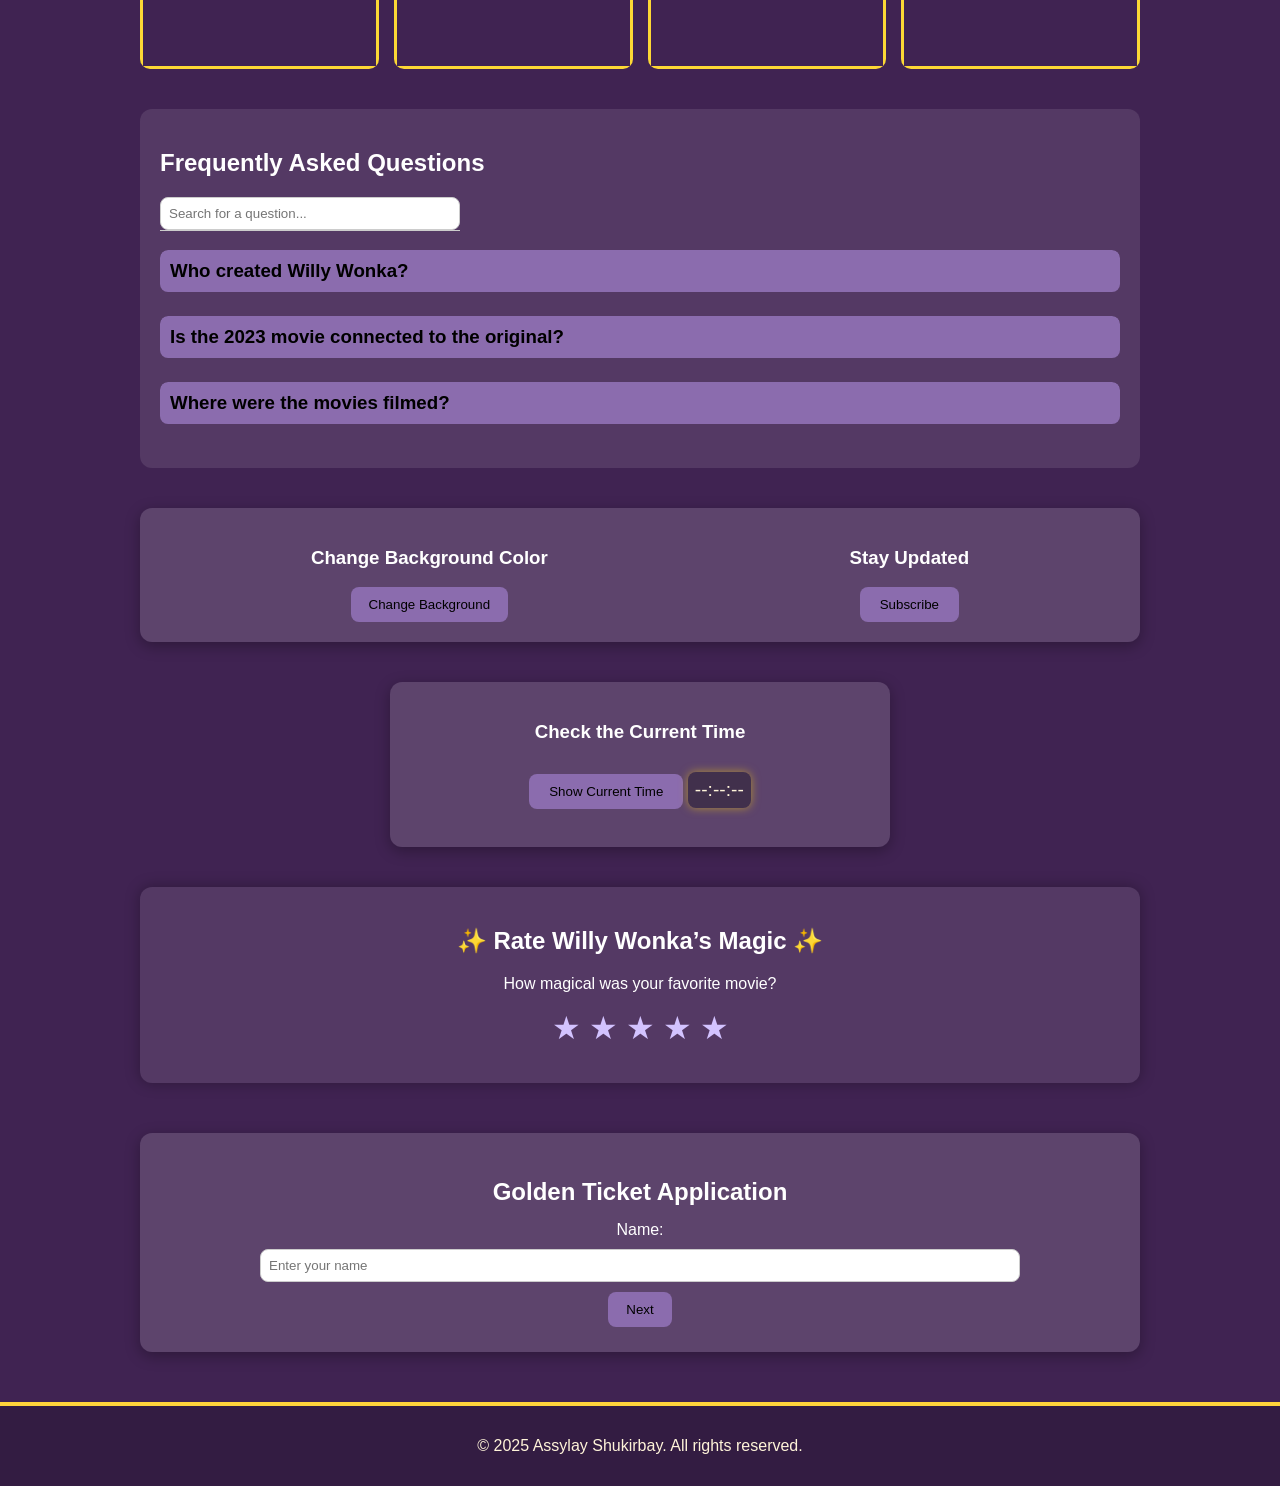
==== commit 9a52bf12: "Final" ====
--- a/movies.html
+++ b/movies.html
@@ -16,7 +16,11 @@
       <h1 class="site-title">Willy Wonka's World</h1>
 
       <div class="nav" >
-        <button id="themeToggle" class="btn">☀️ Light Mode</button>
+        <div class="theme-toggle">
+          <input type="checkbox" id="themeToggle">
+          <label for="themeToggle" class="toggle-label">
+          </label>
+        </div>
         <a href="willy.html" class="nav-item nav-link">Home</a>
         <a href="index.html" class="nav-item nav-link">About</a>
         <a href="shop.html" class="nav-item nav-link">Shop</a>
@@ -31,6 +35,8 @@
     <h2>Willy Wonka on the Big Screen</h2>
     <p>Over the decades, Willy Wonka has been brought to life by different actors, each adding their own magic.</p>
   </div>
+
+  <section id="movie-search-section"></section>
 
   <!-- Movie Cards -->
   <div class="container card-row">
@@ -53,7 +59,6 @@
       <button class="btn">Learn More</button>
     </div>
   </div>
-
 
   <!-- Gallery Search -->
   <div class="gallery-search">
@@ -71,7 +76,6 @@
     <div class="gallery-item"><img src="https://media-cldnry.s-nbcnews.com/image/upload/t_fit-760w,f_auto,q_auto:best/rockcms/2023-12/willy-wonka-mc-231211-01-b60c9a.jpg" alt="Chalamet"><span class="caption">Chalamet</span></div>
   </div>
 
-
   <div class="faq-section container">
     <h2>Frequently Asked Questions</h2>
     <div class="faq-search">
@@ -97,12 +101,6 @@
     <div class="color-change">
       <h3>Change Background Color</h3>
       <button id="colorBtn">Change Background</button>
-    </div>
-
-    <!-- Dynamic Text Change Section -->
-    <div class="dynamic-message">
-      <h3 id="wonkaMessage">Click the button to reveal a surprise message!</h3>
-      <button id="messageBtn" class="btn">Reveal Message</button>
     </div>
 
     <div class="subscribe">
--- a/movies.css
+++ b/movies.css
@@ -1,10 +1,19 @@
+html {
+  overflow-y: scroll;
+}
+
 body {
   margin: 0;
-  background: #967BB6;
-  color: #2c1c00;
+  background: #402352;
   font-family: "Poppins", sans-serif;
-}
-
+  color:white;
+  overflow-x: hidden;
+  scroll-behavior: smooth;
+}
+
+* {
+  box-sizing: border-box;
+}
 .container {
   width: 90%;
   max-width: 1000px;
@@ -12,8 +21,8 @@
 }
 
 #top-banner {
-  background: #402352;
-  border-bottom: 4px solid #f5e77a;
+  background: rgba(0,0,0,0.2);
+  border-bottom: 4px solid #ffd43b;
   padding: 30px 0;
 }
 
@@ -36,20 +45,19 @@
 
 .nav .nav-link {
   padding: 8px 14px;
-  background: #503300;
-  color: #fff4d9;
+  background: #ffd43b;
+  color: #000000;
   text-decoration: none;
   border-radius: 8px;
   transition: 0.3s;
 }
 
 .nav .nav-link:hover {
-  background: #ffcf61;
-  color: #2c1c00;
-  text-decoration: underline;
+  background: #9c67ba;
+  color:white;
 }
 .page-intro {
-  color:#0a0217;
+  color:#ffffff;
   text-align: center;
   padding: 30px 20px;
 }
@@ -62,7 +70,8 @@
 
 .card {
   flex: 1;
-  background: rgba(255,255,255,0.15);
+  color: white;
+  background: rgba(255, 255, 255, 0.1);
   padding: 15px;
   border-radius: 10px;
   text-align: center;
@@ -86,9 +95,10 @@
   box-shadow: 0 6px 16px rgba(0,0,0,0.3);
 }
 
-button.btn {
+button.btn,
+.movie-search button {
   background: #8b6cae;
-  color: #000;
+  color: #000000;
   padding: 10px 20px;
   border: none;
   border-radius: 8px;
@@ -96,9 +106,11 @@
   transition: 0.3s;
 }
 
-button.btn:hover {
+button.btn:hover,
+.movie-search button:hover{
   background: #402352;
-  color: #fff4d9;
+  color: #ffffff;
+  transform: scale(1.05);
 }
 
 .gallery-container {
@@ -120,7 +132,7 @@
   width: 100%;
   aspect-ratio: 1/1; 
   object-fit: cover;
-  border: 3px solid #2c1c00;
+  border: 3px solid #fdd835;
   box-shadow: 0 4px 10px rgba(0,0,0,0.3);
   display: block;
   transition: transform 0.3s;
@@ -148,14 +160,13 @@
 }
 
 .site-footer {
-  background: #2c1c00;
-  border-top: 4px solid #f5e77a;
+  background: rgba(0,0,0,0.2);
+  border-top:  4px solid #ffd43b;
   padding: 15px 0;
   text-align: center;
   color: #fff4d9;
 }
 
-/*Interactive Section */
 .interactive-section {
   display: flex;
   justify-content: space-around;
@@ -165,7 +176,7 @@
   background: rgba(255,255,255,0.15);
   border-radius: 12px;
   text-align: center;
-  color: #2c1c00;
+  color: #ffffff;
   box-shadow: 0 4px 15px rgba(0,0,0,0.3);
 }
 
@@ -181,6 +192,7 @@
 
 #colorBtn:hover {
   background-color: #402352;
+  color:white;
   transform: scale(1.05);
 }
 
@@ -194,13 +206,12 @@
   box-shadow: 0 0 10px rgba(255, 215, 0, 0.5);
 }
 
-/*FAQ Accordion */
 .faq-section {
   margin: 40px auto;
   padding: 20px;
   background: rgba(255, 255, 255, 0.1);
   border-radius: 12px;
-  color: #2c1c00;
+  color: #ffffff;
 }
 
 .faq-item {
@@ -212,6 +223,7 @@
 
 .faq-question {
   background: #8b6cae;
+  color:#000;
   padding: 10px;
   border-radius: 8px;
   margin: 0;
@@ -240,8 +252,6 @@
   padding: 12px;
 }
 
-
-/* Popup Styles */
 .popup {
   display: none;
   position: fixed;
@@ -303,13 +313,12 @@
   font-size: 0.85rem;
 }
 
-/* Rating Stars */
 .rating-section {
   text-align: center;
   background: rgba(255,255,255,0.1);
   padding: 20px;
   border-radius: 12px;
-  color: #2c1c00;
+  color: #ffffff;
   margin: 40px auto;
   box-shadow: 0 0 15px rgba(0,0,0,0.3);
 }
@@ -352,6 +361,7 @@
 
 .time-display-section {
   text-align: center;
+  color:white;
   margin: 30px auto;
   padding: 20px;
   background: rgba(255,255,255,0.15);
@@ -381,19 +391,18 @@
   transition: all 0.2s;
 }
 
-/* Multi-Step Form */
 .multi-step-form {
   background: rgba(255,255,255,0.15);
   padding: 25px;
   margin: 50px auto;
   border-radius: 12px;
   box-shadow: 0 4px 15px rgba(0,0,0,0.3);
-  color: #2c1c00;
+  color: #ffffff;
   text-align: center;
 }
 
 .multi-step-form h2 {
-  color: #402352;
+  color: #ffffff;
   margin-bottom: 15px;
 }
 
@@ -423,7 +432,7 @@
 
 .nextBtn, .backBtn {
   background: #8b6cae;
-  color: white;
+  color: rgb(0, 0, 0);
   border: none;
   padding: 10px 18px;
   border-radius: 8px;
@@ -433,13 +442,14 @@
 
 .nextBtn:hover, .backBtn:hover {
   background: #402352;
+  color:white;
 }
 
 
 .greeting-message {
   font-size: 1.4rem;
   font-weight: 500;
-  color: #000000;
+  color: #ffffff;
   margin-top: 10px;
   transition: color 0.3s ease, opacity 0.5s ease;
 }
@@ -487,6 +497,7 @@
 #suggestions {
   position: absolute;
   background: white;
+  color:#000;
   list-style: none;
   margin: 0;
   padding: 0;
@@ -509,7 +520,8 @@
 
 
 .highlight {
-  background-color: #ffd43b;
+  background-color: #ffffff;
+  color:#8b6cae;
 }
 
 
@@ -591,50 +603,82 @@
 }
 
 
-body.dark-mode {
-  background: #ffffff;
-  color: #000000;
-}
-
-body.dark-mode #top-banner {
-  background: #7665a4;
-}
-
-
-body.dark-mode .card {
-  background: #e8e8e8;
-  color: #000000;
-}
-
-body.dark-mode .faq-section,
-body.dark-mode .multi-step-form,
-body.dark-mode .rating-section,
-body.dark-mode .interactive-section,
-body.dark-mode .time-display-section {
+body.light-mode {
+  background: #EAD7DC;
+  color: #450d0d;
+}
+
+body.light-mode #top-banner,
+body.light-mode .site-footer {
+  background: #C794A2;
+  color: #000000;
+}
+
+body.light-mode .site-title{
+  color:#450d0d;
+}
+
+body.light-mode .card {
+  background: #f2dbe2;
+  color: #000000;
+}
+
+body.light-mode .faq-section,
+body.light-mode .multi-step-form,
+body.light-mode .rating-section,
+body.light-mode .interactive-section,
+body.light-mode .time-display-section {
   background: rgba(255,255,255,0.1);
   color: #000000;
 }
 
-body.dark-mode .popup-content h2,
-body.dark-mode .popup-content {
+body.light-mode .btn {
+  background-color: #C794A2;
+  color: #000000;
+}
+
+body.light-mode .btn:hover {
+  background-color: #B26C7F;
+  color: #000000;
+}
+
+body.light-mode #colorBtn ,
+body.light-mode .nextBtn,
+body.light-mode .backBtn{
+  background-color: #C794A2;
+  color: #000000;
+}
+
+body.light-mode #colorBtn:hover,
+body.light-mode .nextBtn:hover,
+body.light-mode .backBtn:hover {
+  background-color: #B26C7F;
+  color: #000000;
+}
+
+body.light-mode #gallerySearch,
+body.light-mode .faq-question{
+  background: #C794A2;
+}
+
+body.light-mode #gallerySearch::placeholder{
+  color:#000;
+}
+
+body.light-mode .popup-content h2,
+body.light-mode .popup-content {
   background-color: #ffffff;
   color: rgb(0, 0, 0);
 }
 
-body.dark-mode .site-footer {
-  background: #7665a4;
-  color: #000000;
-}
-
-body.dark-mode .page-intro,
-body.dark-mode .text-form,
-body.dark-mode .dynamic-message #wonkaMessage,
-body.dark-mode .page-intro .greeting-message,
-body.dark-mode .rating-result {
-  color: #000000;
-}
-
-/* --- Modal styles --- */
+body.light-mode .page-intro,
+body.light-mode .text-form,
+body.light-mode .dynamic-message #wonkaMessage,
+body.light-mode .page-intro .greeting-message,
+body.light-mode .rating-result {
+  color: #450d0d;
+}
+
 .modal {
   display: none;
   position: fixed;
@@ -658,7 +702,93 @@
   font-size: 24px;
   cursor: pointer;
 }
-body.dark-mode .modal-content {
+body.light-mode .modal-content {
   background: #2e2e3f;
   color: #fff;
+}
+
+
+.theme-toggle {
+  position: fixed;
+  top: 400px;
+  right: 0px; 
+  z-index: 1000;
+}
+
+.toggle-label {
+  display: inline-block;
+  width: 60px;
+  height: 30px;
+  background-color: #222;
+  border-radius: 30px;
+  position: relative;
+  cursor: pointer;
+  transition: background-color 0.3s;
+}
+
+.toggle-label::before {
+  content: "";
+  position: absolute;
+  width: 26px;
+  height: 26px;
+  left: 2px;
+  top: 2px;
+  background-color: #fff;
+  border-radius: 50%;
+  transition: transform 0.4s;
+}
+
+#themeToggle {
+  display: none;
+}
+
+#themeToggle:checked + .toggle-label {
+  background-color: #f1c40f;
+}
+
+#themeToggle:checked + .toggle-label::before {
+  transform: translateX(30px);
+}
+.movie-search {
+  display: flex;
+  justify-content: center;
+  gap: 10px;
+  margin: 20px;
+}
+
+.movie-search input {
+  padding: 8px 12px;
+  font-size: 1rem;
+  border-radius: 8px;
+  border: 1px solid #ccc;
+  width: 61%;
+}
+
+.movie-results {
+  display: grid;
+  max-width: 1050px; 
+  margin: 40px auto;
+  grid-template-columns: repeat(auto-fit, minmax(180px, 1fr));
+  gap: 15px;
+  padding: 20px;
+}
+
+.movie-card {
+  background: rgba(255, 255, 255, 0.1);
+  color:white;
+  border-radius: 12px;
+  box-shadow: 0 2px 8px rgba(0,0,0,0.1);
+  text-align: center;
+  padding: 10px;
+}
+
+.movie-card img {
+  width: 100%;
+  height: 270px;
+  object-fit: cover;
+  border-radius: 10px;
+}
+
+input.invalid, textarea.invalid {
+  border: 2px solid red;
 }
